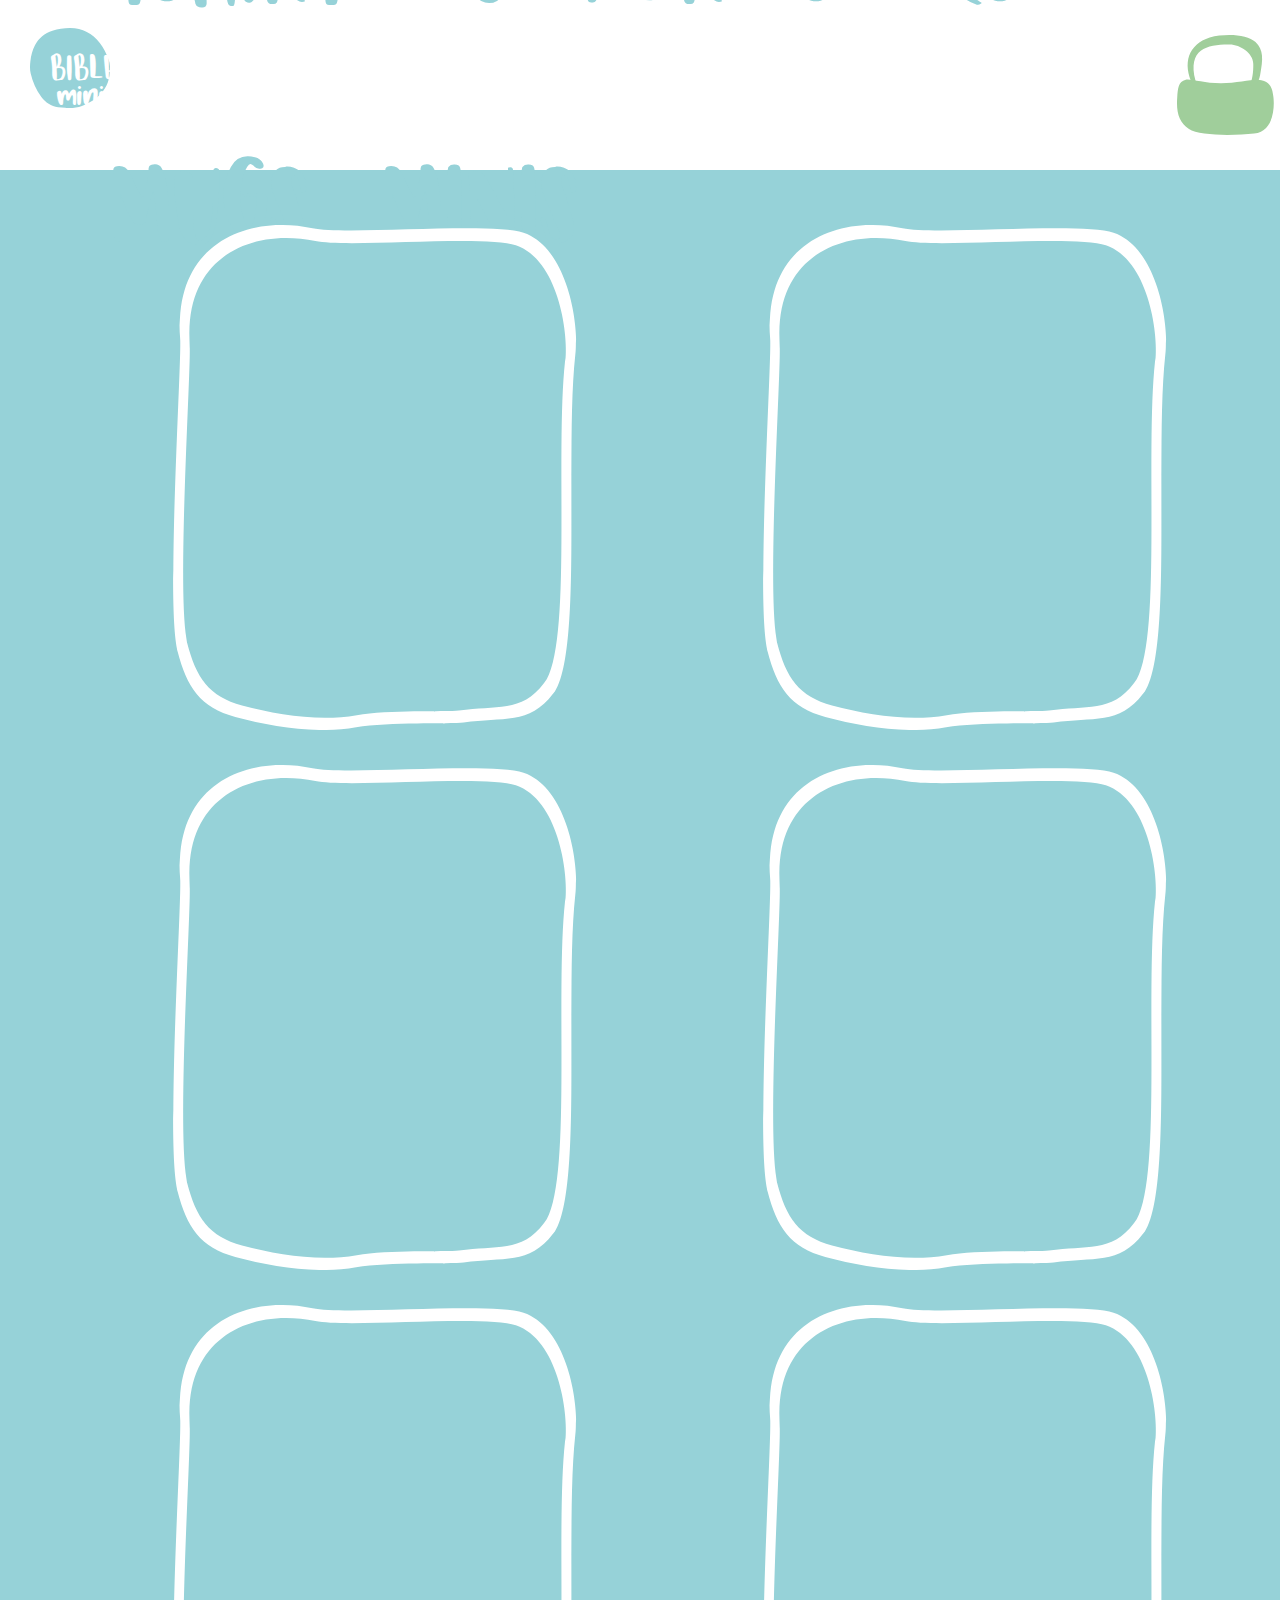
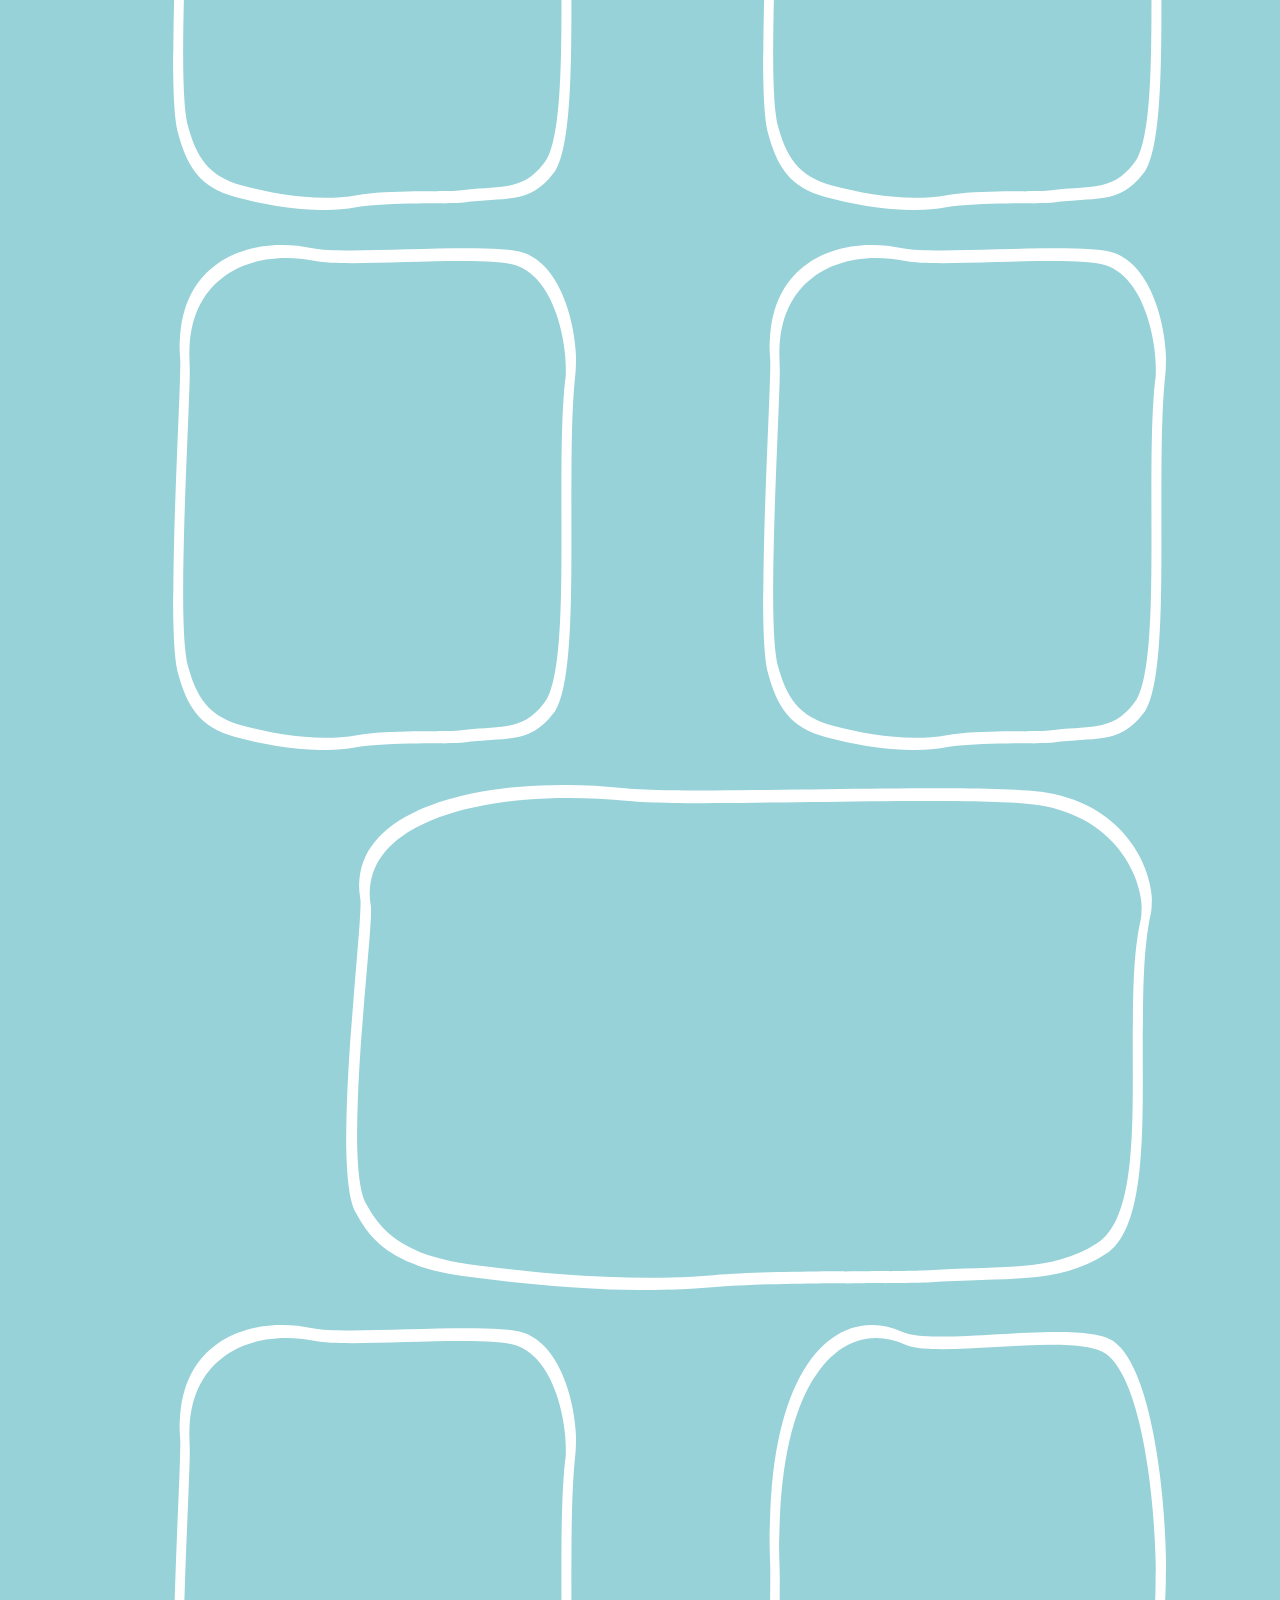
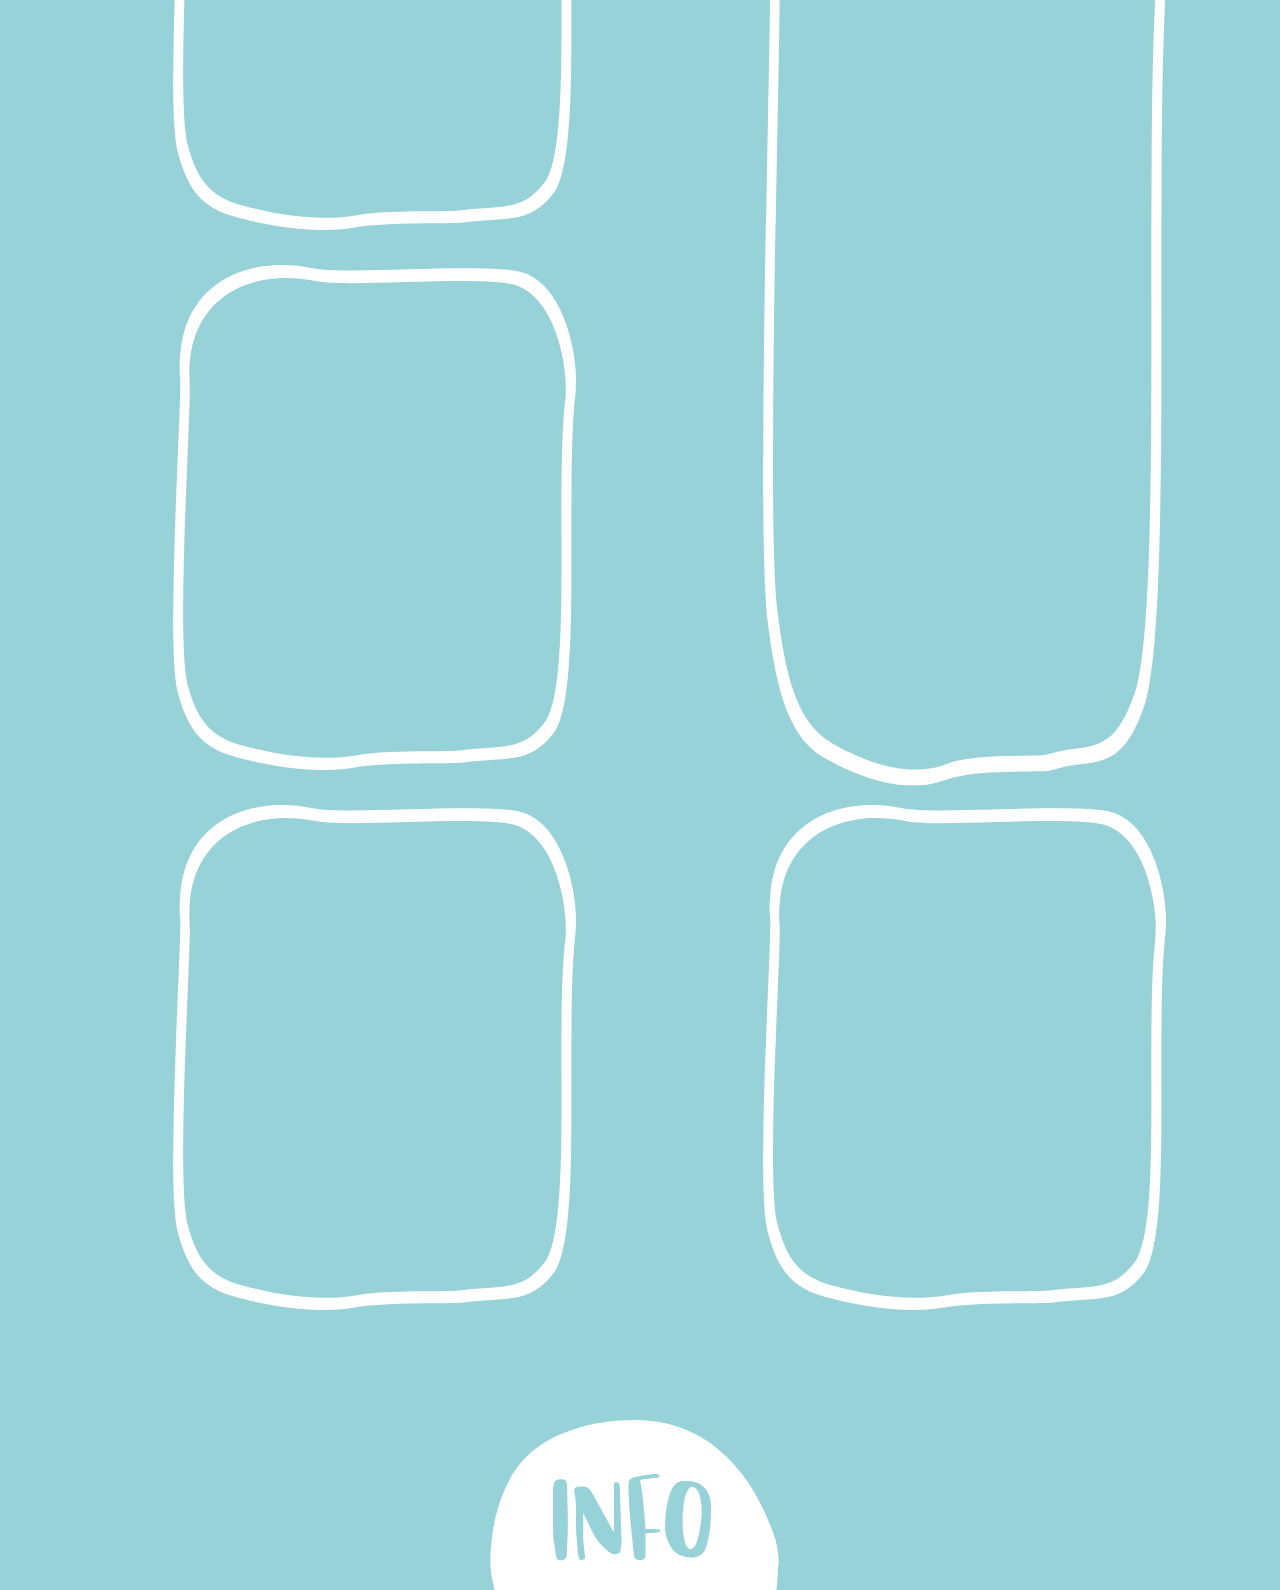
==== index.html @ a50ac213 "~index" ====
<!DOCTYPE html>
<html>
<head>
<meta charset="utf-8"/>
<meta http-equiv="X-UA-Compatible" content="IE=edge"/>
<meta name="viewport" content="width=device-width, initial-scale=1.0">
<title>Web 1920 – 1</title>
<link rel="stylesheet" type="text/css" id="applicationStylesheet" href="Bariskuv_webisek.css"/>
<script id="applicationScript" type="text/javascript" src="Bariskuv_webisek.js"></script>
</head>
<body>
<div id="Web_1920__1">
	<div id="MENU">
		<div class="container">
			<div id="LOGO" class="LOGO" onmouseover="basicHover('LOGO')" onclick="showAllItems(); changePrimaryColor()">
				<svg class="Path_3" viewBox="49.451 42.808 103.171 103.327">
					<path id="Path_3" d="M 152.5449981689453 94.83599853515625 C 152.7129974365234 108.1080017089844 148.9120025634766 118.8560028076172 140.6679992675781 127.8929977416992 C 134.9839935302734 134.1230010986328 127.8899993896484 138.3639984130859 120.2190017700195 141.6880035400391 C 112.1190032958984 145.197998046875 103.7789993286133 147.0859985351562 94.875 145.6519927978516 C 91.83200073242188 145.1620025634766 88.69000244140625 145.3029937744141 85.64299774169922 144.8339996337891 C 76.68900299072266 143.4570007324219 69.5469970703125 138.9579925537109 64.11799621582031 131.7510070800781 C 57.29800033569336 122.697998046875 52.94800186157227 112.4800033569336 50.34299850463867 101.5199966430664 C 49.11999893188477 96.37699890136719 49.33300018310547 91.11599731445312 49.92200088500977 85.86499786376953 C 50.73500061035156 78.62999725341797 52.52199935913086 71.697998046875 55.84600067138672 65.19200134277344 C 60.67900085449219 55.73199844360352 68.42800140380859 49.81900024414062 78.35900115966797 46.45100021362305 C 85.80500030517578 43.92599868774414 93.44100189208984 42.75199890136719 101.2770004272461 42.81000137329102 C 117.2119979858398 42.92800140380859 129.8320007324219 49.65399932861328 139.4660034179688 62.18399810791016 C 144.3480072021484 68.53500366210938 147.8910064697266 75.63400268554688 150.6699981689453 83.11799621582031 C 152.1999969482422 87.23600006103516 152.8589935302734 91.50700378417969 152.5449981689453 94.83599853515625">
					</path>
				</svg>
				<div id="BIBLE">
					<span>BIBLE</span>
				</div>
				<div id="minis-logo">
					<span>minis </span>
				</div>
			</div>
			<div class="categories">
				<ul>
					<li id="TSHIRT" onmouseover="basicHover('TSHIRT')" onclick="filterItems('TSHIRT')"><a>TSHIRT</a></li>
					<li id="JUMPER" onmouseover="basicHover('JUMPER')" onclick="filterItems('JUMPER')"><a>JUMPER</a></li>
					<li id="SOCKS_el" onmouseover="basicHover('SOCKS_el')" onclick="filterItems('SOCKS')"><a>SOCKS</a></li>
					<li id="MUGS" onmouseover="basicHover('MUGS')" onclick="filterItems('MUGS')"><a>MUGS</a></li>
					<li id="MINIS" onmouseover="basicHover('MINIS')" onclick="filterItems('MINIS')"><a>MINIS</a></li>
				</ul>
			</div>
			<div id="BASKET" class="BASKET" onclick="toggleRight()">
				<span id="backet-count" class="backet-count"></span>
				<div id="basket-icon"  onmouseover="basicHover('basket-icon', null, 'scale(1.05)')">
					<svg class="Path_2" viewBox="0 0 40 40">
						<path class="basket" d="M76.92,48.13c1.08,5.68,1.99,28.85-15.27,30.71-15.43,1.66-44.23,2-52.06-3.58C1.77,69.67-.76,62.36.19,49.84c.51-6.7.76-12.81,6.79-14.13,4.07-.89,14.26,2.83,28.07,2.87,12.23.04,24.81-3.11,29.96-2.72,10.96.83,11.31,9.08,11.91,12.26Z"/>
						<path class="basket" d="M58.5,39.23c2.36-4.31,2.75-13.89,2.45-16.89-.27-7.88-11.01-15.53-20.19-14.76-16.62.08-32.48,3.69-26,28.78,1.68,6.48.91,9.29-2.06,3.66C3.99,22.31,9.22,7.43,26.18,1.9c12.64-3.24,30.07-2.58,36.61,3.77,6.54,6.35,6.13,13.76,3.71,26.33-2.25,11.7-8.88,8.75-8.01,7.22Z"/>
					</svg>
				</div>
			</div>

		</div>
	</div>
	<div class="BASKET_ey">
		<svg class="Rectangle_27">
			<rect id="Rectangle_27" rx="45" ry="45" x="0" y="0" width="1001" height="900">
			</rect>
		</svg>
		<div id="Component_29__2" class="Component_29___2" onclick="toggleRight(); buy()"  onmouseover="basicHover('Component_29__2')" >
			<svg class="Path_7" viewBox="0.315 -1.868 777.695 155.889">
				<path id="Path_7" d="M 759.9111938476562 130.0151214599609 C 742.40625 140.9425201416016 717.2864990234375 147.2343597412109 649.6713256835938 150.0766754150391 C 577.0247192382812 153.1302642822266 493.4400329589844 155.2784271240234 419.1598815917969 153.1912689208984 C 357.3740539550781 151.4550018310547 239.6172790527344 152.3524627685547 214.1350250244141 151.7256011962891 C 139.2674102783203 149.8833618164062 88.86956787109375 152.5710754394531 43.4739875793457 142.9313507080078 C -13.5491247177124 130.8229370117188 3.135542869567871 77.78809356689453 1.095213770866394 39.48068618774414 C -0.1959035843610764 15.23980617523193 16.72292518615723 6.780470371246338 99.76583862304688 2.276542186737061 C 162.0308380126953 -1.100653171539307 436.9126586914062 3.113343000411987 502.2007751464844 0.9148667454719543 C 632.5955810546875 -3.476087331771851 741.6810913085938 -7.778473854064941 768.4977416992188 30.90153884887695 C 782.23876953125 57.14142608642578 782.5057983398438 115.9104843139648 759.9111938476562 130.0151214599609">
				</path>
			</svg>
			<div id="BUY_ME_FOR_A_KISS">
				<span>BUY ME FOR A KISS</span>
			</div>
		</div>
		<div id="STAF" onmouseover="colorHover('STAF')"  onmouseout="resetColor('STAF')">
			<span>STUFF</span>
		</div>
		<div id="STAF_e" onmouseover="colorHover('STAF_e')" onmouseout="resetColor('STAF_e')">
			<span>STUFF</span>
		</div>
		<div id="STAF_fa" onmouseover="colorHover('STAF_fa')" onmouseout="resetColor('STAF_fa')">
			<span>STUFF</span>
		</div>
		<div id="STAF_fb" onmouseover="colorHover('STAF_fb')" onmouseout="resetColor('STAF_fb')">
			<span>STUFF</span>
		</div>
		<div id="STAF_fc" onmouseover="colorHover('STAF_fc')" onmouseout="resetColor('STAF_fc')">
			<span>STUFF</span>
		</div>
		<svg class="Line_1" viewBox="0 0 1017 20">
			<path id="Line_1" d="M 0 0 L 1017 0">
			</path>
		</svg>
		<div id="BASKET_fa">
			<span>BASKET</span>
		</div>
	</div>
	<div id="ITEMS_CONTAINER">
		<div id="scarf" class="item" onmouseover="basicHover('scarf')" data-category="MINIS" onclick="itemClick('scarf'); flipCard('scarf')" >
			<div class="ITEMS">
				<div id="belive" class="item-txt-div">
					<img id="Grousp_8_s" src="SVG/item.svg" class="white_item">
					<div id="scarf_k" class="item-title">
						<span>scarf</span>
					</div>
					<div id="n_1" class="item-price">
						<span></span><span>11$</span>
					</div>
				</div>
				<img id="daughter" src="Galery/daughter.png" srcset="Galery/daughter.pGalery/daughter@2x.png@2x.png 2x">
				<div id="scarf_pexesso" class="item-pexesso-div">
					<svg class="pexesso_item" xmlns="http://www.w3.org/2000/svg" version="1.1" viewBox="0 0 368.7 462.4">
						<path class="pexesso_fill"  d="M364.7,390.4c-8.4,32.8-20.5,51.7-52.9,60.2-34.9,9.2-75,15.6-110.6,9.3-29.7-5.2-86.2-2.5-98.4-4.4-35.9-5.5-60.1,2.5-81.9-26.4C-6.5,392.8,10.4,208.5.5,118.7-2.7,89.7,8,20.6,47.9,7.1c29.9-10.1,161.8,2.5,193.2-4.1,62.6-13.2,128.6,16.5,121.2,101.4-1.5,17.6,13.3,243.6,2.5,286Z"/>
					</svg>
				</div>
			</div>
		</div>

		<div id="uni_tshirt" class="item" onmouseover="basicHover('uni_tshirt', 'faith-fear_front')" data-category="TSHIRT" onclick="itemClick('uni_tshirt'); flipCard('uni_tshirt')">
			<div class="ITEMS">
				<div id="belive_q" class="item-txt-div">
					<img id="Group_8_s" src="SVG/item.svg" class="white_item">
					<div id="uni_tshirt_s" class="item-title">
						<span>uni tshirt</span>
					</div>
					<div id="n_0" class="item-price">
						<span></span><span>20$</span>
					</div>
				</div>
				<img id="faith-fear_back" src="Galery/faith-fear_back.png" srcset="Galery/faith-fear_back.pGalery/faith-fear_back@2x.png@2x.png 2x">
				<img id="faith-fear_front" src="Galery/faith-fear_front.png" srcset="Galery/faith-fear_front.png 1x, Galery/faith-fear_front@2x.png 2x">
				<div id="uni_tshirt_pexesso" class="item-pexesso-div">
					<svg class="pexesso_item" xmlns="http://www.w3.org/2000/svg" version="1.1" viewBox="0 0 368.7 462.4">
						<path class="pexesso_fill"  d="M364.7,390.4c-8.4,32.8-20.5,51.7-52.9,60.2-34.9,9.2-75,15.6-110.6,9.3-29.7-5.2-86.2-2.5-98.4-4.4-35.9-5.5-60.1,2.5-81.9-26.4C-6.5,392.8,10.4,208.5.5,118.7-2.7,89.7,8,20.6,47.9,7.1c29.9-10.1,161.8,2.5,193.2-4.1,62.6-13.2,128.6,16.5,121.2,101.4-1.5,17.6,13.3,243.6,2.5,286Z"/>
					</svg>
				</div>
			</div>
		</div>

		<div id="socks" class="item" onmouseover="basicHover('socks')" data-category="SOCKS" onclick="itemClick('socks'); flipCard('socks')" >
			<div class="ITEMS">
				<div id="belive_z" class="item-txt-div">
					<img id="Group_8_" src="SVG/item.svg" class="white_item">
					<div id="socks_" class="item-title">
						<span>socks</span>
					</div>
					<div id="n_" class="item-price">
						<span></span><span>7$</span>
					</div>
				</div>
				<img id="jesus" src="Galery/jesus.png" srcset="Galery/jesus.pGalery/jesus@2x.png@2x.png 2x">
				<div id="socks_pexesso" class="item-pexesso-div">
					<svg class="pexesso_item" xmlns="http://www.w3.org/2000/svg" version="1.1" viewBox="0 0 368.7 462.4">
						<path class="pexesso_fill"  d="M364.7,390.4c-8.4,32.8-20.5,51.7-52.9,60.2-34.9,9.2-75,15.6-110.6,9.3-29.7-5.2-86.2-2.5-98.4-4.4-35.9-5.5-60.1,2.5-81.9-26.4C-6.5,392.8,10.4,208.5.5,118.7-2.7,89.7,8,20.6,47.9,7.1c29.9-10.1,161.8,2.5,193.2-4.1,62.6-13.2,128.6,16.5,121.2,101.4-1.5,17.6,13.3,243.6,2.5,286Z"/>
					</svg>
				</div>
			</div>
		</div>

		<div id="tshirt_U" class="item" onmouseover="basicHover('tshirt_U', 'dope_front')" data-category="TSHIRT" onclick="itemClick('tshirt_U'); flipCard('tshirt_U')" >
			<div class="ITEMS">
				<div id="belive_" class="item-txt-div">
					<img id="Group_8_ba" src="SVG/item.svg" class="white_item">
					<div id="tshirt_U_" class="item-title">
						<span>tshirt U</span>
					</div>
					<div id="n_5" class="item-price">
						<span></span><span>25$</span>
					</div>
				</div>
				<img id="dope_back" src="Galery/dope_back.png" srcset="Galery/dope_back.png 1x, Galery/dope_back@2x.png 2x">
				<img id="dope_front" src="Galery/dope_front.png" srcset="Galery/dope_front.png 1x, Galery/dope_front@2x.png 2x">
				<div id="tshirt_U_pexesso" class="item-pexesso-div">
					<svg class="pexesso_item" xmlns="http://www.w3.org/2000/svg" version="1.1" viewBox="0 0 368.7 462.4">
						<path class="pexesso_fill"  d="M364.7,390.4c-8.4,32.8-20.5,51.7-52.9,60.2-34.9,9.2-75,15.6-110.6,9.3-29.7-5.2-86.2-2.5-98.4-4.4-35.9-5.5-60.1,2.5-81.9-26.4C-6.5,392.8,10.4,208.5.5,118.7-2.7,89.7,8,20.6,47.9,7.1c29.9-10.1,161.8,2.5,193.2-4.1,62.6-13.2,128.6,16.5,121.2,101.4-1.5,17.6,13.3,243.6,2.5,286Z"/>
					</svg>
				</div>
			</div>
		</div>

		<div id="tight_tshirt" class="item" onmouseover="basicHover('tight_tshirt', 'forgiven_front')" data-category="TSHIRT" onclick="itemClick('tight_tshirt'); flipCard('tight_tshirt')" >
			<div class="ITEMS">
				<div id="belive_c" class="item-txt-div">
					<img id="Group_8_c" src="SVG/item.svg" class="white_item">
					<div id="tight_tshirt_c" class="item-title">
						<span>tight tshirt</span>
					</div>
					<div id="n_4_c" class="item-price">
						<span></span><span>34$</span>
					</div>
				</div>
				<img id="forgiven_back" src="Galery/forgiven_back.png" srcset="Galery/forgiven_back.png 1x, Galery/forgiven_back@2x.png 2x">
				<img id="forgiven_front" src="Galery/forgiven_front.png" srcset="Galery/forgiven_front.png 1x, Galery/forgiven_front@2x.png 2x">
				<div id="tight_tshirt_pexesso" class="item-pexesso-div">
					<svg class="pexesso_item" xmlns="http://www.w3.org/2000/svg" version="1.1" viewBox="0 0 368.7 462.4">
						<path class="pexesso_fill"  d="M364.7,390.4c-8.4,32.8-20.5,51.7-52.9,60.2-34.9,9.2-75,15.6-110.6,9.3-29.7-5.2-86.2-2.5-98.4-4.4-35.9-5.5-60.1,2.5-81.9-26.4C-6.5,392.8,10.4,208.5.5,118.7-2.7,89.7,8,20.6,47.9,7.1c29.9-10.1,161.8,2.5,193.2-4.1,62.6-13.2,128.6,16.5,121.2,101.4-1.5,17.6,13.3,243.6,2.5,286Z"/>
					</svg>
				</div>
			</div>
		</div>

		<div id="top" class="item" onmouseover="basicHover('top', 'favorite_front')" data-category="TSHIRT" onclick="itemClick('top'); flipCard('top')"  >
			<div class="ITEMS">
				<div id="belive_co" class="item-txt-div">
					<img id="Group_8_cp" src="SVG/item.svg" class="white_item">

					</svg>
					<div id="top_cq" class="item-title">
						<span>top</span>
					</div>
					<div id="n_0_cr" class="item-price">
						<span></span><span>20$</span>
					</div>
				</div>
				<img id="favorite_back" src="Galery/favorite_back.png" srcset="Galery/favorite_back.png 1x, Galery/favorite_back@2x.png 2x">
				<img id="favorite_front" src="Galery/favorite_front.png" srcset="Galery/favorite_front.png 1x, Galery/favorite_front@2x.png 2x">
				<div id="top_pexesso" class="item-pexesso-div">
					<svg class="pexesso_item" xmlns="http://www.w3.org/2000/svg" version="1.1" viewBox="0 0 368.7 462.4">
						<path class="pexesso_fill"  d="M364.7,390.4c-8.4,32.8-20.5,51.7-52.9,60.2-34.9,9.2-75,15.6-110.6,9.3-29.7-5.2-86.2-2.5-98.4-4.4-35.9-5.5-60.1,2.5-81.9-26.4C-6.5,392.8,10.4,208.5.5,118.7-2.7,89.7,8,20.6,47.9,7.1c29.9-10.1,161.8,2.5,193.2-4.1,62.6-13.2,128.6,16.5,121.2,101.4-1.5,17.6,13.3,243.6,2.5,286Z"/>
					</svg>
				</div>
			</div>
		</div>

		<div id="bag" class="item" onmouseover="basicHover('bag', 'hope_front')" data-category="MINIS" onclick="itemClick('bag'); flipCard('bag')" >
			<div class="ITEMS">
				<div id="belive_bx" class="item-txt-div">
					<img id="Group_8_by" src="SVG/item.svg" class="white_item">

					</svg>
					<div id="bag_bz" class="item-title">
						<span>bag</span>
					</div>
					<div id="n__b" class="item-price">
						<span></span><span>9$</span>
					</div>
				</div>
				<img id="hope_back" src="Galery/hope_back.png" srcset="Galery/hope_back.png 1x, Galery/hope_back@2x.png 2x">
				<img id="hope_front" src="Galery/hope_front.png" srcset="Galery/hope_front.pGalery/hope_front@2x.png@2x.png 2x">
				<div id="bag_pexesso" class="item-pexesso-div">
					<svg class="pexesso_item" xmlns="http://www.w3.org/2000/svg" version="1.1" viewBox="0 0 368.7 462.4">
						<path class="pexesso_fill"  d="M364.7,390.4c-8.4,32.8-20.5,51.7-52.9,60.2-34.9,9.2-75,15.6-110.6,9.3-29.7-5.2-86.2-2.5-98.4-4.4-35.9-5.5-60.1,2.5-81.9-26.4C-6.5,392.8,10.4,208.5.5,118.7-2.7,89.7,8,20.6,47.9,7.1c29.9-10.1,161.8,2.5,193.2-4.1,62.6-13.2,128.6,16.5,121.2,101.4-1.5,17.6,13.3,243.6,2.5,286Z"/>
					</svg>
				</div>
			</div>
		</div>

		<div id="blue_jumper" class="item" onmouseover="basicHover('blue_jumper', 'heart_front')" data-category="JUMPER" onclick="itemClick('blue_jumper'); flipCard('blue_jumper')" >
			<div class="ITEMS">
				<div id="belive_bg" class="item-txt-div">
					<img id="Group_8_bh" src="SVG/item.svg" class="white_item">
					<div id="blue_jumper_bi" class="item-title">
						<span style="font-size: 70px">blue jumper</span>
					</div>
					<div id="n_0_bj" class="item-price">
						<span></span><span>60$</span>
					</div>
				</div>
				<img id="heart_back" src="Galery/heart_back.png" srcset="Galery/heart_back.png 1x, Galery/heart_back@2x.png 2x">
				<img id="heart_front" src="Galery/heart_front.png" srcset="Galery/heart_front.png 1x, Galery/heart_front@2x.png 2x">
				<div id="blue_jumper_pexesso" class="item-pexesso-div">
					<svg class="pexesso_item" xmlns="http://www.w3.org/2000/svg" version="1.1" viewBox="0 0 368.7 462.4">
						<path class="pexesso_fill"  d="M364.7,390.4c-8.4,32.8-20.5,51.7-52.9,60.2-34.9,9.2-75,15.6-110.6,9.3-29.7-5.2-86.2-2.5-98.4-4.4-35.9-5.5-60.1,2.5-81.9-26.4C-6.5,392.8,10.4,208.5.5,118.7-2.7,89.7,8,20.6,47.9,7.1c29.9-10.1,161.8,2.5,193.2-4.1,62.6-13.2,128.6,16.5,121.2,101.4-1.5,17.6,13.3,243.6,2.5,286Z"/>
					</svg>
				</div>
			</div>
		</div>

		<div id="panties" class="item_wide2" onmouseover="basicHover('panties', 'touch_front_orez')" data-category="MINIS" onclick="flipCard('panties'); notAvaliable()" >
			<div class="ITEMS">
				<div id="belive_do"  class="item-txt-div">
					<img id="Group_8s_xc" src="SVG/item.svg" class="white_item_wide2">
					<div class="item-txt-div_wide-2">
						<div id="panties_dq" class="item-title">
							<span>panties</span>
						</div>
						<div id="n_49" class="item-price">
							<span></span><span>249$</span>
						</div>
					</div>
				</div>
				<img id="touch_back_orez" src="Galery/touch_back_orez.png" srcset="Galery/touch_back_orez.pGalery/touch_back_orez@2x.png@2x.png 2x">
				<img id="touch_front_orez" src="Galery/touch_front_orez.png" srcset="Galery/touch_front_orez.pGalery/touch_front_orez@2x.png@2x.png 2x">
				<div class="not_avaliable_div">
					<span class="only_today">ONLY TODAY</span>
					<span class="not_avaliable">not avaliable</span>
				</div>
				<div id="panties_pexesso" class="item-pexesso-div">
					<svg class="pexesso_item_wide2" xmlns="http://www.w3.org/2000/svg" version="1.1" viewBox="0 0 368.7 462.4">
						<path class="pexesso_fill"  d="M364.7,390.4c-8.4,32.8-20.5,51.7-52.9,60.2-34.9,9.2-75,15.6-110.6,9.3-29.7-5.2-86.2-2.5-98.4-4.4-35.9-5.5-60.1,2.5-81.9-26.4C-6.5,392.8,10.4,208.5.5,118.7-2.7,89.7,8,20.6,47.9,7.1c29.9-10.1,161.8,2.5,193.2-4.1,62.6-13.2,128.6,16.5,121.2,101.4-1.5,17.6,13.3,243.6,2.5,286Z"/>
					</svg>
				</div>
			</div>
		</div>

		<div id="pink_jumper" class="item" onmouseover="basicHover('pink_jumper', 'king_front')" data-category="JUMPER" onclick="itemClick('pink_jumper'); flipCard('pink_jumper')">
			<div class="ITEMS">
				<div id="belive_b" class="item-txt-div">
					<img id="Group_8_b" src="SVG/item.svg" class="white_item">

					</svg>
					<div id="pink_jumper_b" class="item-title">
						<span style="font-size: 70px">pink jumper</span>
					</div>
					<div id="n_5_b" class="item-price">
						<span></span><span>55$</span>
					</div>
				</div>
				<img id="king_back" src="Galery/king_back.png" srcset="Galery/king_back.png 1x, Galery/king_back@2x.png 2x">
				<img id="king_front" src="Galery/king_front.png" srcset="Galery/king_front.pGalery/king_front@2x.png@2x.png 2x">
				<div id="pink_jumper_pexesso" class="item-pexesso-div">
					<svg class="pexesso_item" xmlns="http://www.w3.org/2000/svg" version="1.1" viewBox="0 0 368.7 462.4">
						<path class="pexesso_fill"  d="M364.7,390.4c-8.4,32.8-20.5,51.7-52.9,60.2-34.9,9.2-75,15.6-110.6,9.3-29.7-5.2-86.2-2.5-98.4-4.4-35.9-5.5-60.1,2.5-81.9-26.4C-6.5,392.8,10.4,208.5.5,118.7-2.7,89.7,8,20.6,47.9,7.1c29.9-10.1,161.8,2.5,193.2-4.1,62.6-13.2,128.6,16.5,121.2,101.4-1.5,17.6,13.3,243.6,2.5,286Z"/>
					</svg>
				</div>
			</div>
		</div>

		<div id="blessed" class="item_heigh2" onmouseover="basicHover('blessed')" data-category="MINIS" onclick="itemClick('blessed'); flipCard('blessed')">
			<div class="ITEMS">
				<div id="belive_bp" class="item-txt-div">
					<img id="Group_8_bq" src="SVG/item.svg" class="white_item_heigh2">
					<div class="item-txt-div_heigh-2">
						<div id="legins" class="item-title">
							<span>legins</span>
						</div>
						<div id="n_4"  class="item-price">
							<span>34$</span>
						</div>
					</div>
				</div>
				<img id="blessed_orez" src="Galery/blessed_orez.png" srcset="Galery/blessed_orez.pGalery/blessed_orez@2x.png@2x.png 2x">
				<div id="blessed_pexesso" class="item-pexesso-div">
					<svg class="pexesso_item_heigh2" xmlns="http://www.w3.org/2000/svg" version="1.1" viewBox="0 0 368.7 462.4">
						<path class="pexesso_fill"  d="M364.7,390.4c-8.4,32.8-20.5,51.7-52.9,60.2-34.9,9.2-75,15.6-110.6,9.3-29.7-5.2-86.2-2.5-98.4-4.4-35.9-5.5-60.1,2.5-81.9-26.4C-6.5,392.8,10.4,208.5.5,118.7-2.7,89.7,8,20.6,47.9,7.1c29.9-10.1,161.8,2.5,193.2-4.1,62.6-13.2,128.6,16.5,121.2,101.4-1.5,17.6,13.3,243.6,2.5,286Z"/>
					</svg>
				</div>
			</div>
		</div>

		<div id="jacket" class="item" onmouseover="basicHover('jacket', 'belive_front')" data-category="JUMPER" onclick="itemClick('jacket'); flipCard('jacket')">
			<div class="ITEMS">
				<div id="belive_df" class="item-txt-div">
					<img id="Group_8_xc" src="SVG/item.svg" class="white_item">
					<div id="jacket_dh" class="item-title">
						<span>jacket</span>
					</div>
					<div id="n_3_di" class="item-price">
						<span></span><span>73$</span>
					</div>
				</div>
				<img id="belive_back" src="Galery/belive_back.png" srcset="Galery/belive_back.pGalery/belive_back@2x.png@2x.png 2x">
				<img id="belive_front" src="Galery/belive_front.png" srcset="Galery/belive_front.png 1x, Galery/belive_front@2x.png 2x">
				<div id="jacket_pexesso" class="item-pexesso-div">
					<svg class="pexesso_item" xmlns="http://www.w3.org/2000/svg" version="1.1" viewBox="0 0 368.7 462.4">
						<path class="pexesso_fill" d="M364.7,390.4c-8.4,32.8-20.5,51.7-52.9,60.2-34.9,9.2-75,15.6-110.6,9.3-29.7-5.2-86.2-2.5-98.4-4.4-35.9-5.5-60.1,2.5-81.9-26.4C-6.5,392.8,10.4,208.5.5,118.7-2.7,89.7,8,20.6,47.9,7.1c29.9-10.1,161.8,2.5,193.2-4.1,62.6-13.2,128.6,16.5,121.2,101.4-1.5,17.6,13.3,243.6,2.5,286Z"/>
					</svg>
				</div>
			</div>
		</div>

		<div id="love_mug" class="item" onmouseover="basicHover('love_mug'); ksHover()" data-category="MUGS" onclick="itemClick('love_mug'); flipCard('love_mug')">
			<div class="ITEMS">
				<div id="belive_cx" class="item-txt-div">
					<img id="Grousp_sa8_s" src="SVG/item.svg" class="white_item">
					<div id="love_mug_cz" class="item-title">
						<span>love mug</span>
					</div>
					<div id="n_9"  class="item-price">
						<span></span><span>29$</span>
					</div>
					<div id="n_ks" class="item-ks">
						<span></span><span>2ks</span>
					</div>
				</div>
				<img id="love" src="Galery/love.png" srcset="Galery/love.pGalery/love@2x.png@2x.png 2x">
				<div id="love_mug_pexesso" class="item-pexesso-div">
					<svg class="pexesso_item" xmlns="http://www.w3.org/2000/svg" version="1.1" viewBox="0 0 368.7 462.4">
						<path class="pexesso_fill" d="M364.7,390.4c-8.4,32.8-20.5,51.7-52.9,60.2-34.9,9.2-75,15.6-110.6,9.3-29.7-5.2-86.2-2.5-98.4-4.4-35.9-5.5-60.1,2.5-81.9-26.4C-6.5,392.8,10.4,208.5.5,118.7-2.7,89.7,8,20.6,47.9,7.1c29.9-10.1,161.8,2.5,193.2-4.1,62.6-13.2,128.6,16.5,121.2,101.4-1.5,17.6,13.3,243.6,2.5,286Z"/>
					</svg>
				</div>
			</div>
		</div>

		<div id="T-shirt" class="item" onmouseover="basicHover('T-shirt', 'worship_front')" data-category="TSHIRT" onclick="itemClick('T-shirt'); flipCard('T-shirt')">
			<div lass="ITEMS">
				<div id="belive_cf" class="item-txt-div">
					<img id="Group_8_cg" src="SVG/item.svg" class="white_item">

					</svg>
					<div id="T-shirt_ch" class="item-title">
						<span>T-shirt</span>
					</div>
					<div id="n_3" class="item-price">
						<span></span><span>23$</span>
					</div>
				</div>
				<img id="worship_back" src="Galery/worship_back.png" srcset="Galery/worship_back.png 1x, Galery/worship_back@2x.png 2x">
				<img id="worship_front" class="worship_front" src="Galery/worship_front.png" srcset="Galery/worship_front.png 1x, Galery/worship_front@2x.png 2x">
				<div id="T-shirt_pexesso" class="item-pexesso-div">
					<svg class="pexesso_item" xmlns="http://www.w3.org/2000/svg" version="1.1" viewBox="0 0 368.7 462.4">
						<path class="pexesso_fill" d="M364.7,390.4c-8.4,32.8-20.5,51.7-52.9,60.2-34.9,9.2-75,15.6-110.6,9.3-29.7-5.2-86.2-2.5-98.4-4.4-35.9-5.5-60.1,2.5-81.9-26.4C-6.5,392.8,10.4,208.5.5,118.7-2.7,89.7,8,20.6,47.9,7.1c29.9-10.1,161.8,2.5,193.2-4.1,62.6-13.2,128.6,16.5,121.2,101.4-1.5,17.6,13.3,243.6,2.5,286Z"/>
					</svg>
				</div>
			</div>
		</div>
	</div>


	<div class="INFO-div">

		<div id="INFO" onmouseover="basicHover('INFO')"  onclick="togglePadding()" >
			<svg class="info-circle" viewBox="0 0 50 50">
				<path id="info-circle" d="M48,24.2c0,6.2-1.7,11.2-5.5,15.4-2.6,2.9-6,4.9-9.5,6.4-3.8,1.6-7.7,2.5-11.8,1.8-1.4-.2-2.9-.2-4.3-.4-4.2-.6-7.5-2.7-10-6.1-3.2-4.2-5.2-9-6.4-14.1-.6-2.4-.5-4.8-.2-7.3.4-3.4,1.2-6.6,2.8-9.6C5.2,6,8.8,3.3,13.5,1.7,16.9.5,20.5,0,24.2,0c7.4,0,13.3,3.2,17.8,9,2.3,3,3.9,6.3,5.2,9.8.7,1.9,1,3.9.9,5.5Z"/>
			</svg>
			<div id="INFO_d">
				<span>INFO</span>
			</div>
		</div>
		<svg class="Rectangle_26">
			<rect id="Rectangle_26" rx="0" ry="0" x="0" y="0" width="100%" height="251">
			</rect>
		</svg>
		<div class="info-container">
			<span id="TERMS_AND_CONDITIONS" onmouseover="basicHover('TERMS_AND_CONDITIONS')" >TERMS AND CONDITIONS</span>
			<span id="QA" onmouseover="basicHover('QA')">Q&A</span>
			<span id="SHIPPING" onmouseover="basicHover('SHIPPING')">SHIPPING</span>
			<span id="CONTACTS" onmouseover="basicHover('CONTACTS')">CONTACTS</span>
		</div>
	</div>
</div>
<script src="items.js"></script>
</body>


</html>
---- Bariskuv_webisek.css ----
.mediaViewInfo {
	--web-view-name: Web 1920 – 1;
	--web-view-id: Web_1920__1;
	--web-scale-on-resize: true;
	--web-enable-deep-linking: true;
}
:root {
	--web-view-ids: Web_1920__1;
	--primar-color: rgba(150, 210, 216, 1);
	--primar-colorA: rgb(238, 167, 173);
	--primar-colorB: rgb(237, 206, 152);
	--primar-colorC: rgb(210, 169, 211);
	--primar-colorD: rgb(160, 206, 155);
}

@font-face {
	font-family: 'BubbleMint';
	src: url('Font/BubbleMint.ttf') format('truetype');
}

@font-face {
	font-family: 'Castelo';
	src: url('Font/Castelo.ttf') format('truetype');
}

/* Rest of your CSS styles */

.mediaViewInfo {
	--web-view-name: Web 1920 – 1;
	--web-view-id: Web_1920__1;
	--web-scale-on-resize: true;
	--web-enable-deep-linking: true;
}
* {
	margin: 0;
	padding: 0;
	box-sizing: border-box;
	border: none;
}
#Web_1920__1 {
	position: relative;
	width: 100%;
	height: 100%;
	background-color: var(--primar-color);
	overflow: hidden;

}

#ITEMS_CONTAINER {
	height: content-box;
	margin-top: 220px;
	margin-left: 50px;
	margin-bottom: -100px;
	display: grid;
	grid-template-columns: repeat(4, calc((100% - 230px) / 4));
	gap: 50px;
	grid-auto-flow: dense;
	/* Nastavení explicitní výšky řádků na větší hodnotu */
	grid-auto-rows: 490px; /* Změňte tuto hodnotu na požadovanou maximální výšku prvku */
}

.item {
	position: relative;
	width: 100%;
	height: 100%;
	cursor: pointer;
	user-select: none;
	transition: opacity 0.5s ease, visibility 0.5s ease; /* Přechod pro plynulou animaci */
}

.item_wide2 {
	position: relative;
	width: 100%;
	height: 100%;
	grid-column: span 2;
	cursor: pointer;
	user-select: none;
}

.item_heigh2 {
	position: relative;
	width: 100%;
	height: auto;
	grid-row: span 2;
	cursor: pointer;
	user-select: none;
}

.item_wide-heigh2 {
	position: relative;
	width: 100%;
	height: 100%;
	grid-row: span 2;
	grid-column: span 2;
	cursor: pointer;
	user-select: none;
}

.item.filtered-out {
	display: none;
}

.ITEMS {
}

.item-txt-div {
	position: absolute;
	width: 431px;
	height: 505px;
	left: 0px;
	top: 5px;
	overflow: visible;
}

.item-pexesso-div {
	position: relative;
	width: 431px;
	height: 505px;
	left: 0px;
	top: 5px;
	overflow: visible;
}

.red-fill {
	fill: red !important;
}

.item-txt-div_wide-2 {
	transform: translateX(200px);
}

.item-txt-div_heigh-2 {
	transform: translateY(500px);
}

.item-fill{
	fill: rgb(93, 20, 20);
}

.white_item{
	position: absolute;
	width: 100%;
	height: 100%;
	overflow: visible;
	fill: rgb(255, 255, 255);
}

.pexesso_item{
	position: absolute;
	width: 95%;
	height: 95%;
	left: 0;
	right: 0;
	top: 0;
	bottom: 0;
	margin: auto;
	overflow: visible;
	fill: var(--primar-color);
}

.pexesso_fill{
	fill: var(--primar-color);
}

.pexesso_item svg {
	width: 100%;
	height: 100%;
	fill: var(--primar-colorA); /* Make sure --primar-color is defined */
}


.ITEMS {
	position: relative;
	width: 431px;
	height: 505px;
	perspective: 1000px; /* Přidáme perspektivu pro 3D efekt */
}

.item {
	position: relative;
	width: 100%;
	height: 100%;
	transform-style: preserve-3d; /* Uchováme 3D transformaci */
	transition: transform 0.5s ease; /* Přidáme přechod pro plynulé otočení */
	transform: rotateY(-180deg);
}



.item_heigh2 {
	position: relative;
	width: 100%;
	height: 100%;
	transform-style: preserve-3d; /* Uchováme 3D transformaci */
	transition: transform 0.5s ease; /* Přidáme přechod pro plynulé otočení */
	transform: rotateY(-180deg);
}

.item_wide2 {
	position: relative;
	width: 100%;
	height: 100%;
	transform-style: preserve-3d; /* Uchováme 3D transformaci */
	transition: transform 0.5s ease; /* Přidáme přechod pro plynulé otočení */
	transform: rotateY(-180deg);
}

.item_wide2.flipped  {
	transform: rotateY(0deg);
}

.item_heigh2.flipped  {
	transform: rotateY(0deg);
}

.item.flipped {
	transform: rotateY(0deg); /* Otočíme políčko do zadní strany, téměř 180 stupňů, aby nedošlo k zrcadlení */
}

/* CSS pro jemnější efekt zatřesení */
@keyframes shake {
	0% { transform: translateX(0) rotateY(-180deg); }
	10%, 30%, 50%, 70%, 90% { transform: translateX(-5px) rotateY(-180deg); }
	20%, 40%, 60%, 80%, 100% { transform: translateX(5px) rotateY(-180deg); }
}

.shake {
	animation: shake 0.5s ease;
}

@keyframes shakeNormal {
	0% { transform: translateX(0); }
	10%, 30%, 50%, 70%, 90% { transform: translateX(-5px); }
	20%, 40%, 60%, 80%, 100% { transform: translateX(5px); }
}

.shakeNormal {
	animation: shakeNormal 0.5s ease;
}






.white_item_wide2{
	position: absolute;
	width: 100%;
	height: 100%;
	transform: scaleX(200%);
	-webkit-transform-origin: left;
	overflow: visible;
	fill: rgb(255, 0, 101, 1) !important;
}

.pexesso_item_wide2{
	position: absolute;
	width: 95%;
	height: 95%;
	-webkit-transform-origin: left;
	transform: scalex(205%); /* Zvětší šířku na dvojnásobek */
	left: 0;
	right: 0;
	top: 0;
	bottom: 0;
	margin: auto;
	overflow: visible;
	fill: var(--primar-color);
}





.white_item_wide2 svg {
	fill: rgb(255, 0, 101); /* Zde můžeš nastavit barvu pozadí SVG */
}

.white_item_heigh2{
	position: absolute;
	width: 100%;
	height: 100%;
	transform: scaleY(210%); /* Zvětší šířku na dvojnásobek */
	-webkit-transform-origin: top;
	overflow: visible;
	fill: rgb(255, 255, 255);
}

.pexesso_item_heigh2{
	position: absolute;
	width: 95%;
	height: 95%;
	-webkit-transform-origin: top;
	transform: scaleY(215%); /* Zvětší šířku na dvojnásobek */
	left: 0;
	right: 0;
	top: 0;
	bottom: 0;
	margin: auto;
	overflow: visible;
	fill: var(--primar-color);
}

.white_item_wide-heigh2{
	position: absolute;
	width: 100%;
	height: 100%;
	transform: scaleY(200%) scaleX(200%); /* Zvětší šířku na dvojnásobek */
	-webkit-transform-origin: left top;
	overflow: visible;
	fill: rgb(255, 255, 255);
}


.item-title {
	left: 50%;
	top: 290px;
	position: relative;
	overflow: visible;
	white-space: nowrap;
	text-align: center; /* Center alignment */
	font-family: BubbleMint;
	font-style: normal;
	font-weight: normal;
	font-size: 83px;
	color: var(--primar-color);
	letter-spacing: 0.59px;
	transform: translateX(-50%);
}

.item-price {
	left: 194.807px;
	top: 423.411px;
	position: absolute;
	overflow: visible;
	white-space: nowrap;
	text-align: center;
	font-family: BubbleMint;
	font-style: normal;
	font-weight: normal;
	font-size: 36px;
	color: var(--primar-color);
	letter-spacing: 0.59px;
}

#n_9{
	transition: transform 0.5s ease, opacity 0.5s ease;
}

.item-ks {
	left: 194.807px;
	top: 423.411px;
	opacity: 0;
	position: absolute;
	overflow: visible;
	white-space: nowrap;
	text-align: center;
	font-family: BubbleMint;
	font-style: normal;
	font-weight: normal;
	font-size: 36px;
	color: var(--primar-color);
	letter-spacing: 0.59px;
	visibility: visible;
}

#n_ks{
	transition: transform 0.5s ease, opacity 0.5s ease;
}

#daughter {
	position: absolute;
	width: 297px;
	height: 297px;
	left: 71.826px;
	top: 27.922px;
	overflow: visible;
}

.Rectangle_2 {
	position: absolute;
	overflow: visible;
	width: 437px;
	height: 510px;
	left: 0px;
	top: 0px;
}

#faith-fear_back {
	position: absolute;
	width: 264px;
	height: 264px;
	left: 71px;
	top: 24.883px;
	overflow: visible;
}

#faith-fear_front {
	position: absolute;
	width: 264px;
	height: 264px;
	left: 71px;
	top: 24.883px;
	overflow: visible;
}

.Rectangle_5 {
	position: absolute;
	overflow: visible;
	width: 406px;
	height: 475px;
	left: 0px;
	top: 0px;
}

#jesus {
	position: absolute;
	width: 268px;
	height: 269px;
	left: 69.486px;
	top: 25.883px;
	overflow: visible;
}

.Rectangle_6 {
	position: absolute;
	overflow: visible;
	width: 406px;
	height: 475px;
	left: 0px;
	top: 0px;
}

#dope_back {
	position: absolute;
	width: 265px;
	height: 265px;
	left: 74.459px;
	top: 23.883px;
	overflow: visible;
}
#dope_front {
	position: absolute;
	width: 265px;
	height: 265px;
	left: 70.459px;
	top: 23.883px;
	overflow: visible;
}

.Rectangle_7 {
	position: absolute;
	overflow: visible;
	width: 406px;
	height: 475px;
	left: 0px;
	top: 0px;
}

#heart_back {
	position: absolute;
	width: 276px;
	height: 275px;
	left: 65.062px;
	top: 23.883px;
	overflow: visible;
}
#heart_front {
	position: absolute;
	width: 276px;
	height: 275px;
	left: 74.459px;
	top: 23.883px;
	overflow: visible;
}

.Rectangle_8 {
	position: absolute;
	overflow: visible;
	width: 406px;
	height: 475px;
	left: 0px;
	top: 0px;
}

#blessed_orez {
	position: absolute;
	width: 252px;
	height: 723px;
	left: 77.459px;
	top: 60.78px;
	overflow: visible;
}

.Rectangle_17 {
	position: absolute;
	overflow: visible;
	width: 406px;
	height: 994px;
	left: 0px;
	top: 0px;
}

#hope_back {
	position: absolute;
	width: 264px;
	height: 264px;
	left: 71px;
	top: 24.883px;
	overflow: visible;
}
#hope_front {
	position: absolute;
	width: 264px;
	height: 264px;
	left: 71px;
	top: 24.883px;
	overflow: visible;
}

.Rectangle_9 {
	position: absolute;
	overflow: visible;
	width: 408px;
	height: 475px;
	left: 0px;
	top: 0px;
}

#king_back {
	position: absolute;
	width: 275px;
	height: 275px;
	left: 69.972px;
	top: 23.883px;
	overflow: visible;
}
#king_front {
	position: absolute;
	width: 275px;
	height: 275px;
	left: 69.972px;
	top: 23.883px;
	overflow: visible;
}

.Rectangle_16 {
	width: 408px;
	height: 475px;
	position: absolute;
	overflow: visible;
	transform: translate(0px, 0px) matrix(1,0,0,1,4.1139,3.5241) rotate(-1deg);
	transform-origin: center;
}

#worship_back {
	position: absolute;
	width: 275.802px;
	height: 275.802px;
	left: 59.138px;
	top: 23.277px;
	overflow: visible;
}
#worship_front {
	position: absolute;
	width: 275.802px;
	height: 275.802px;
	left: 59.138px;
	top: 23.277px;
	overflow: visible;
}

#worship_front-div {
	width: 430px;
	height: 520px;
	background-color: rgb(222, 0, 0);
	transform: scale(1.01);
}

.element-to-change {
	transition: transform 0.3s ease; /* Smooth transition for resizing */
}

.hidden {
	display: none; /* Hide the element */
}

.Rectangle_13 {
	position: absolute;
	overflow: visible;
	width: 408px;
	height: 475px;
	left: 0px;
	top: 0px;
}


#favorite_back {
	position: absolute;
	width: 268px;
	height: 269px;
	left: 69.486px;
	top: 25.883px;
	overflow: visible;
}
#favorite_front {
	position: absolute;
	width: 268px;
	height: 269px;
	left: 69.486px;
	top: 25.883px;
	overflow: visible;
}

.Rectangle_10 {
	position: absolute;
	overflow: visible;
	width: 406px;
	height: 475px;
	left: 0px;
	top: 0px;
}

#love {
	position: absolute;
	width: 275.802px;
	height: 275.802px;
	left: 80.138px;
	top: 23.277px;
	overflow: visible;
}
#love_c {
	opacity: 0;
	display: none;
	position: absolute;
	width: 406px;
	height: 475px;
	left: -0.514px;
	top: -0.272px;
	overflow: visible;
}


#forgiven_back {
	position: absolute;
	width: 275px;
	height: 275px;
	left: 65.562px;
	top: 23.883px;
	overflow: visible;
}
#forgiven_front {
	position: absolute;
	width: 275px;
	height: 275px;
	left: 69.973px;
	top: 23.883px;
	overflow: visible;
}

.Rectangle_11 {
	position: absolute;
	overflow: visible;
	width: 406px;
	height: 475px;
	left: 0px;
	top: 0px;
}

#belive_back {
	position: absolute;
	width: 264px;
	height: 264px;
	left: 71px;
	top: 24.883px;
	overflow: visible;
}
#belive_front {
	position: absolute;
	width: 264px;
	height: 264px;
	left: 71px;
	top: 24.883px;
	overflow: visible;
}

.Rectangle_15 {
	position: absolute;
	overflow: visible;
	width: 406px;
	height: 475px;
	left: 0px;
	top: 0px;
}

#touch_back_orez {
	position: absolute;
	width: 448px;
	height: 275px;
	left: 202.486px;
	top: 22.883px;
	overflow: visible;
}
#touch_front_orez {
	position: absolute;
	width: 448px;
	height: 275px;
	left: 202.486px;
	top: 22.883px;
	overflow: visible;
}


.not_avaliable_div{
	top: 0;
	left: 0;
	right: 0;
	bottom: 0;
	opacity: 0;
	margin: auto;
	align-content: center;
	align-items: center;
	align-self: center;
	transform: translateX(120px) translateY(260px) rotate(-20deg);
}

.only_today{
	top: 0;
	left: 0;
	right: 0;
	bottom: 0;

	margin: auto;
	align-content: center;
	position: absolute;
	overflow: visible;
	white-space: nowrap;
	text-align: left;
	font-family: Castelo;
	font-style: normal;
	font-weight: normal;
	font-size: 120px;
	color: var(--primar-colorA);
}

.not_avaliable{
	top: 100px;
	left: 25px;
	right: 0;
	bottom: 0;
	margin: auto;
	align-content: center;
	position: absolute;
	overflow: visible;
	white-space: nowrap;
	text-align: center; /* Center alignment */
	font-family: BubbleMint;
	font-style: normal;
	font-weight: normal;
	font-size: 120px;
	color: var(--primar-colorA);
	letter-spacing: 0.59px;
}




.Rectangle_12 {
	position: absolute;
	overflow: visible;
	width: 859px;
	height: 475px;
	left: 0px;
	top: 0px;
}

.INFO-div {
	width: 100%;
	height: 400px;
	padding-top: 200px;
	margin-top: -100px;
	transition: padding-top 0.5s ease; /* Přechod pro plynulou animaci */
}

#INFO {
	position: relative;
	width: max-content;
	height: auto;
	padding: 30px;
	align-content: center;
	margin: auto;
	cursor: pointer;
	user-select: none;
	margin-bottom: -150px;
}

.INFO-div-txt{
	width: auto;
	height: 300px;
	solid-color: black;
	background-color: black;
}


#info-circle {
	position: relative;
	fill: rgb(255, 255, 255);
	stroke: var(--primar-color);
	stroke-width: 10px;
	stroke-linejoin: round;
	stroke-linecap: round;
	stroke-miterlimit: 4;
	paint-order: stroke fill;
	overflow: visible;
	z-index: 0;
}

.info-circle {
	position: relative;
	width: 100%;
	height: 100%;
	overflow: visible;
	z-index: 0;
}

#INFO_d {
	left: 90px;
	top: 60px;
	position: absolute; /* Změna na relativní pozici */
	overflow: visible;
	white-space: nowrap;
	text-align: center;
	font-family: Castelo;
	font-style: normal;
	font-weight: normal;
	font-size: 96.93460083007812px;
	color: var(--primar-color);
	letter-spacing: -0.01px;
}

#Rectangle_26 {
	position: relative;
	fill: rgb(255, 255, 255);
	z-index: 1;
}

.Rectangle_26 {
	position: absolute;
	width: 100%;
	height: 251px;

}

.info-container{
	position: relative;
	width: max-content;
	height: auto;
	align-content: center;
	margin: auto;
	cursor: pointer;
	user-select: none;
}

#TERMS_AND_CONDITIONS,
#QA,
#SHIPPING,
#CONTACTS {
	position: relative;
	display: inline-block;
	margin-right: 40px;
	margin-left: 40px;
	margin-top: 40px;
	white-space: nowrap;
	text-align: center;
	font-family: BubbleMint;
	font-style: normal;
	font-weight: normal;
	font-size: 80px;
	color: var(--primar-color);
	z-index: 9999;
	cursor: pointer;
	user-select: none;
}


.Rectangle_25 {
	position: absolute;
	overflow: visible;
	width: 380px;
	height: 98px;
	left: 0px;
	top: 12px;
}
#menu-BG {
	fill: rgba(255,255,255,1);
}

#MENU {
	position: relative;
	width: auto; /* Ensure the menu spans the full width of its container */
	height: 0;
}


.container {
	width: 100%;
	height: 170px;
	display: flex;
	justify-content: space-between;
	align-items: center;
	background-color: white;
}

.categories ul li {
	display: inline-block; /* Přidáno */
	margin-right: 70px; /* Přidáno pro oddělení položek */
	margin-top: 50px;
}

.categories ul li:last-child {
	margin-right: 0; /* Odstraní mezery po poslední položce */
}

.categories ul li a {
	position: relative;
	display: inline-block;
	overflow: visible;
	white-space: nowrap;
	text-align: center;
	font-family: Castelo;
	font-style: normal;
	font-weight: normal;
	font-size: 96px;
	color: var(--primar-color);
	letter-spacing: -0.02px;
	cursor: pointer;
	user-select: none;
}

#BASKET {
	position: relative;
	display: inline-block;
	width: 100px;
	height: 100px;
	margin-right: 30px;
	cursor: pointer;
	user-select: none;
	z-index: 3;
}

.backet-count {
	left: 45px;
	top: 5px;
	position: absolute;
	overflow: visible;
	white-space: nowrap;
	font-family: BubbleMint;
	font-style: normal;
	font-weight: normal;
	font-size: 40px;
	color: var(--primar-colorA);
	letter-spacing: 0.59px;
	transform: translateX(-50%);
	-ms-transform: translateX(-50%);
	-webkit-transform: translateX(-50%);
	text-align: center;
}

#LOGO {
	position: relative;
	display: inline-block;
	width: 109px;
	height: 100px;
	margin-left: 30px;
	margin-top: -15px;
	overflow: visible;
	cursor: pointer;
	user-select: none;
}

#Path_3 {
	fill: var(--primar-color);
}

.Path_3{
	position: absolute;
}

#minis-logo {
	top: 44px;
	left: 27px;
	position: absolute;
	overflow: visible;
	white-space: nowrap;
	text-align: left;
	font-family: BubbleMint;
	font-style: normal;
	font-weight: normal;
	font-size: 28px;
	color: rgba(255,255,255,1);
}
#BIBLE {
	top: 18px;
	left: 20px;
	position: absolute;
	overflow: visible;
	white-space: nowrap;
	text-align: left;
	font-family: Castelo;
	font-style: normal;
	font-weight: normal;
	font-size: 30px;
	color: rgba(255,255,255,1);
}

#Rectangle_3 {
	opacity: 0;
	fill: rgba(255,255,255,1);
	stroke-width: 1px;
	stroke-linejoin: miter;
	stroke-linecap: butt;
	stroke-miterlimit: 4;
	shape-rendering: auto;
}
.Rectangle_3 {
	position: absolute;
	overflow: visible;
	width: 109px;
	height: 105px;
	left: 0px;
	top: 0px;
}

.BASKET_ey {
	position: absolute;
	width: 1017px;
	height: 1000px;
	right: -1050px;
	top: -50px;
	overflow: visible;
	z-index: 2;
	transition: right 0.5s ease; /* Přechod pro plynulou animaci */
}
#Rectangle_27 {
	fill: rgba(255,255,255,1);
	stroke: rgba(160,206,155,1);
	stroke-width: 20px;
	stroke-linejoin: round;
	stroke-linecap: round;
	stroke-miterlimit: 4;
	shape-rendering: auto;
}
.Rectangle_27 {
	position: absolute;
	overflow: visible;
	width: 1041px;
	height: 900px;
	left: 15.5px;
	top: 0px;
}
#Component_29__2 {
	position: absolute;
	width: 777.695px;
	height: 156.011px;
	left: 109.589px;
	top: 830px;
	overflow: visible;
	cursor: pointer;
	user-select: none;
}
#Path_7 {
	fill: var(--primar-colorD);
}
.Path_7 {
	overflow: visible;
	position: absolute;
	width: 777.695px;
	height: 155.889px;
	left: 0px;
	top: 0.121px;
	transform: matrix(1,0,0,1,0,0);
}
#BUY_ME_FOR_A_KISS {
	left: 43.911px;
	top: 15px;
	position: absolute;
	overflow: visible;
	width: 695px;
	white-space: nowrap;
	line-height: 109px;
	text-align: center;
	font-family: BubbleMint;
	font-style: normal;
	font-weight: normal;
	font-size: 90px;
	color: rgba(255,255,255,1);
}

.Rectangle_28 {
	position: absolute;
	overflow: visible;
	width: 777px;
	height: 156px;
	left: 0.411px;
	top: 0px;
}
#STAF {
	left: 151.5px;
	top: 320px;
	position: absolute;
	overflow: visible;
	white-space: nowrap;
	text-align: center;
	font-family: BubbleMint;
	font-style: normal;
	font-weight: normal;
	font-size: 303px;
	color: rgba(160,206,155,1);
	z-index: 0;
	user-select: none;
}
#STAF_e {
	left: 78.5px;
	top: 250px;
	position: absolute;
	overflow: visible;
	white-space: nowrap;
	text-align: center;
	font-family: BubbleMint;
	font-style: normal;
	font-weight: normal;
	font-size: 119px;
	color: rgba(160,206,155,1);
	user-select: none;
	z-index: 2;
}
#STAF_fa {
	left: 466.5px;
	top: 300px;
	position: absolute;
	overflow: visible;
	white-space: nowrap;
	text-align: center;
	font-family: BubbleMint;
	font-style: normal;
	font-weight: normal;
	font-size: 74px;
	color: rgba(160,206,155,1);
	user-select: none;
	z-index: 2;
}
#STAF_fb {
	left: 202.5px;
	top: 681px;
	position: absolute;
	overflow: visible;
	white-space: nowrap;
	text-align: center;
	font-family: BubbleMint;
	font-style: normal;
	font-weight: normal;
	font-size: 83px;
	color: rgba(160,206,155,1);
	user-select: none;
	z-index: 2;
}
#STAF_fc {
	left: 579.5px;
	top: 660px;
	position: absolute;
	overflow: visible;
	white-space: nowrap;
	text-align: center;
	font-family: BubbleMint;
	font-style: normal;
	font-weight: normal;
	font-size: 128px;
	color: rgba(160,206,155,1);
	user-select: none;
	z-index: 2;
}
#Line_1 {
	fill: transparent;
	stroke: rgba(160,206,155,1);
	stroke-width: 20px;
	stroke-linejoin: miter;
	stroke-linecap: butt;
	stroke-miterlimit: 4;
	shape-rendering: auto;
}
.Line_1 {
	overflow: visible;
	position: absolute;
	width: 1017px;
	height: 20px;
	left: 0px;
	top: 231.5px;
	transform: matrix(1,0,0,1,0,0);
}
#BASKET_fa {
	left: 352.5px;
	top: 83px;
	position: absolute;
	overflow: visible;
	width: 271px;
	white-space: nowrap;
	line-height: 109px;
	margin-top: -9.5px;
	text-align: center;
	font-family: BubbleMint;
	font-style: normal;
	font-weight: normal;
	font-size: 90px;
	color: rgba(160,206,155,1);
}
#Path_1 {
	fill: rgba(160,206,155,1);
}
.Path_1 {
	overflow: visible;
	position: relative;
	width: 77.415px;
	height: 44.328px;
	left: 0px;
	top: 0px;
}
.basket {
	fill: rgba(160,206,155,1);
}
.Path_2 {
	overflow: visible;
	position: relative;
	width: 50px;
	height: 50px;
}

.Rectangle_4 {
	position: absolute;
	overflow: visible;
	width: 77px;
	height: 81px;
	left: 0.072px;
	top: 106px;
}


/* Media queries pro změnu počtu sloupců */
@media screen and (max-width: 1730px) {
	#ITEMS_CONTAINER {
		grid-template-columns: repeat(3, calc((100% - 220px) / 3)); /* Pokud je šířka obrazovky menší než 992px, použij 3 sloupce */
	}
}

@media screen and (max-width: 1314px) {
	#ITEMS_CONTAINER {
		grid-template-columns: repeat(2, calc((100% - 150px) / 2)); /* Pokud je šířka obrazovky menší než 768px, použij 2 sloupce */
	}
}
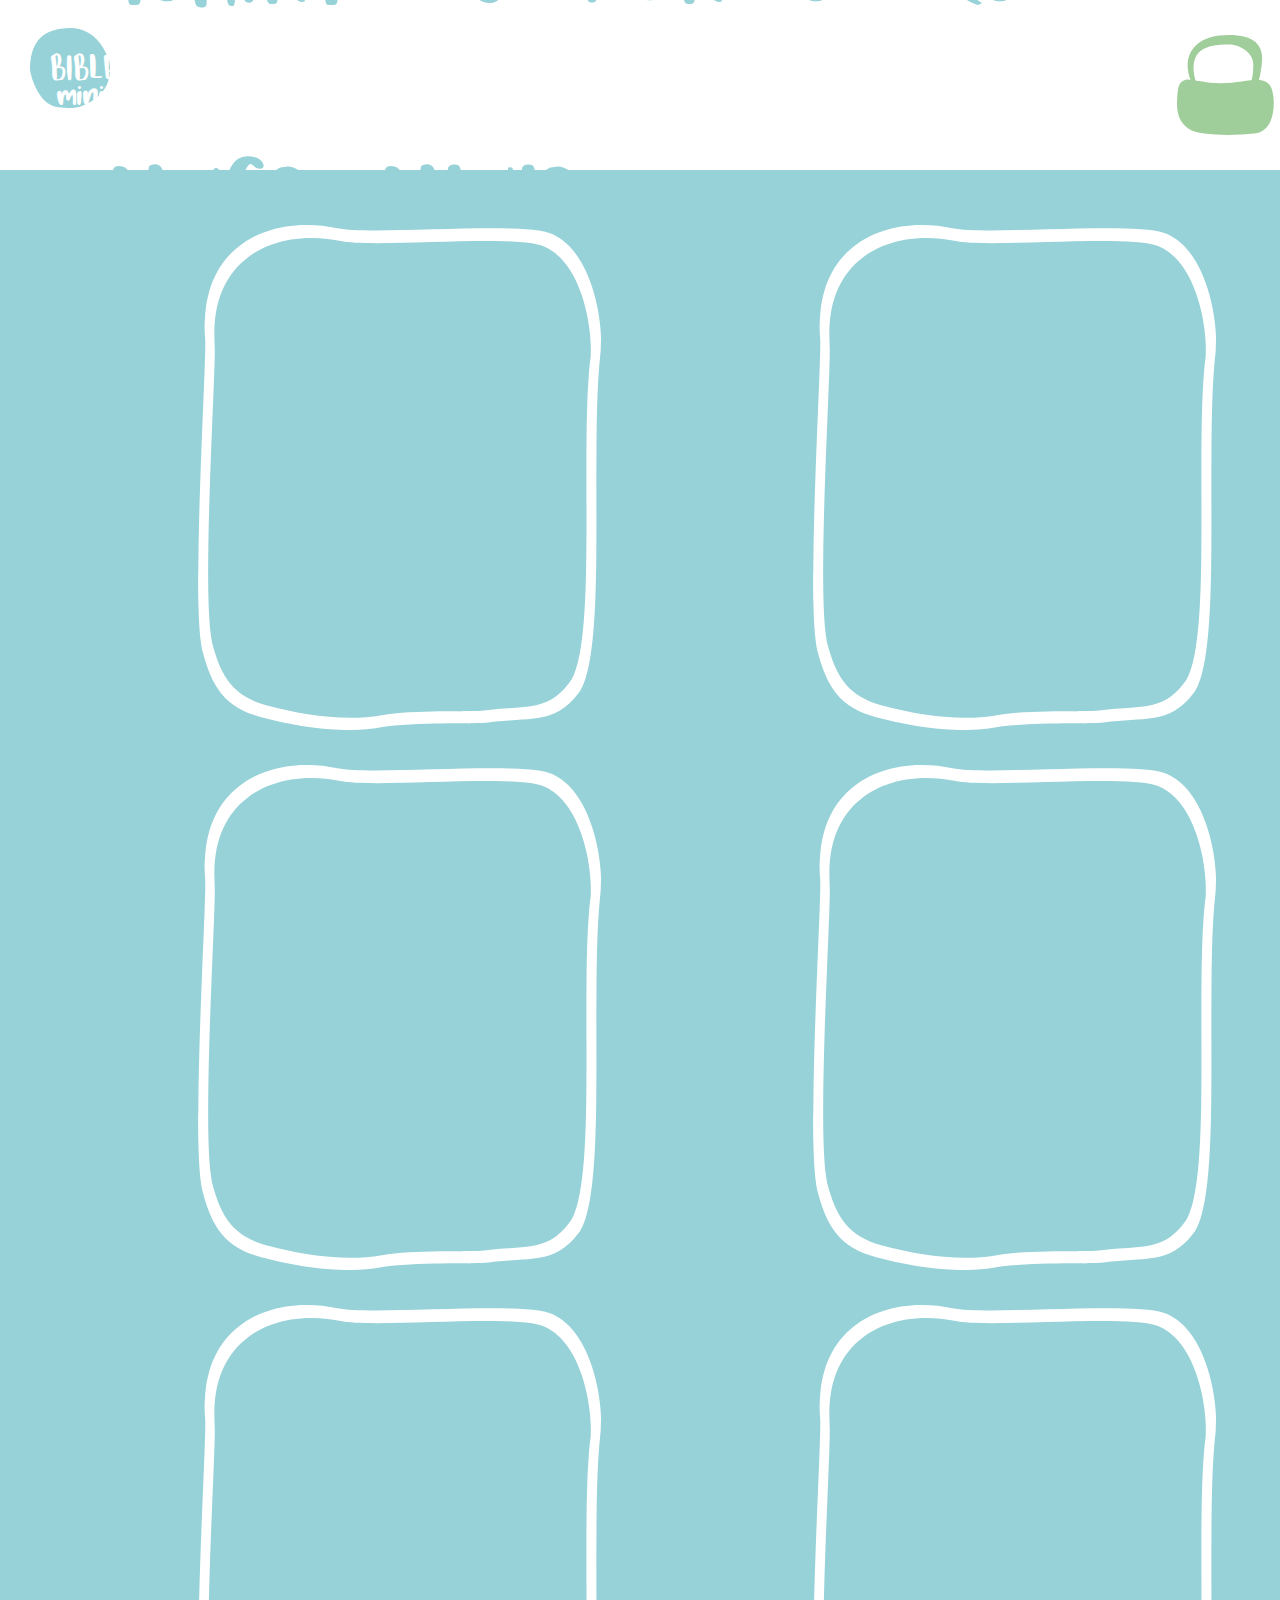
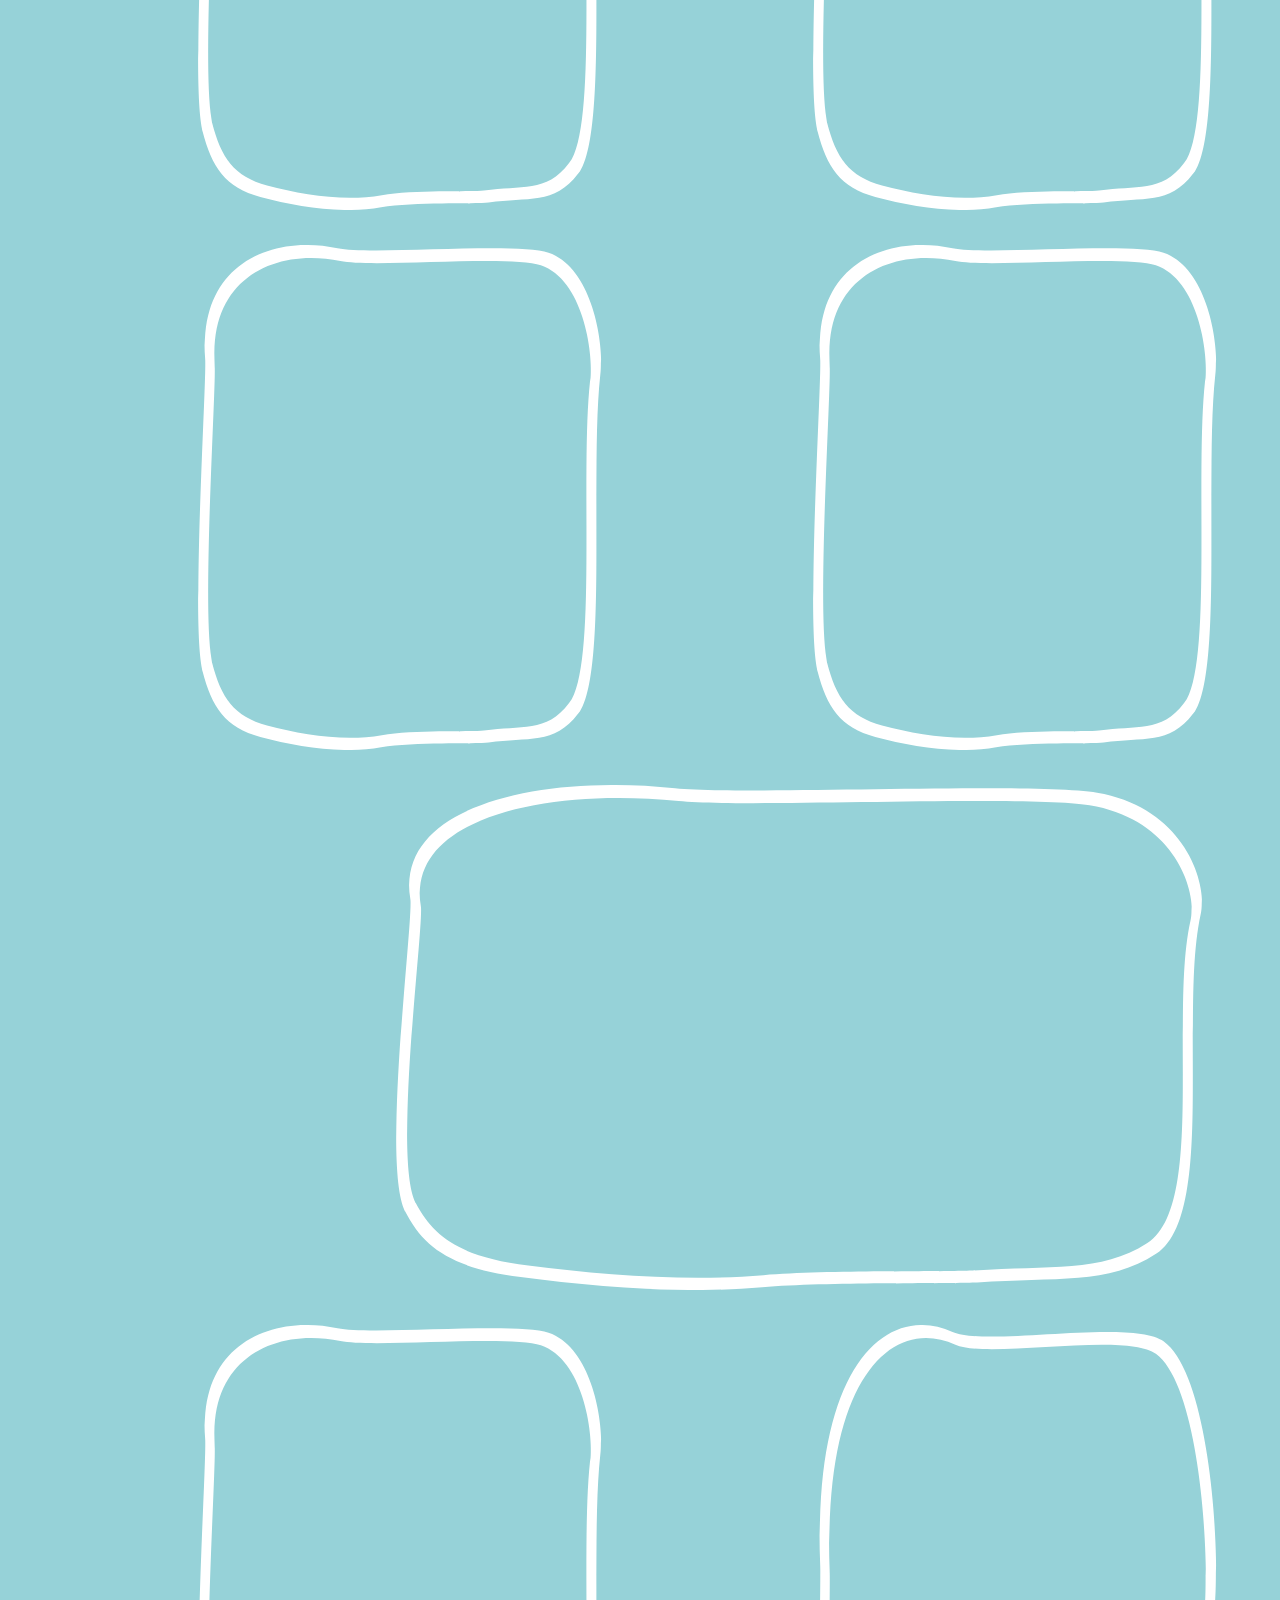
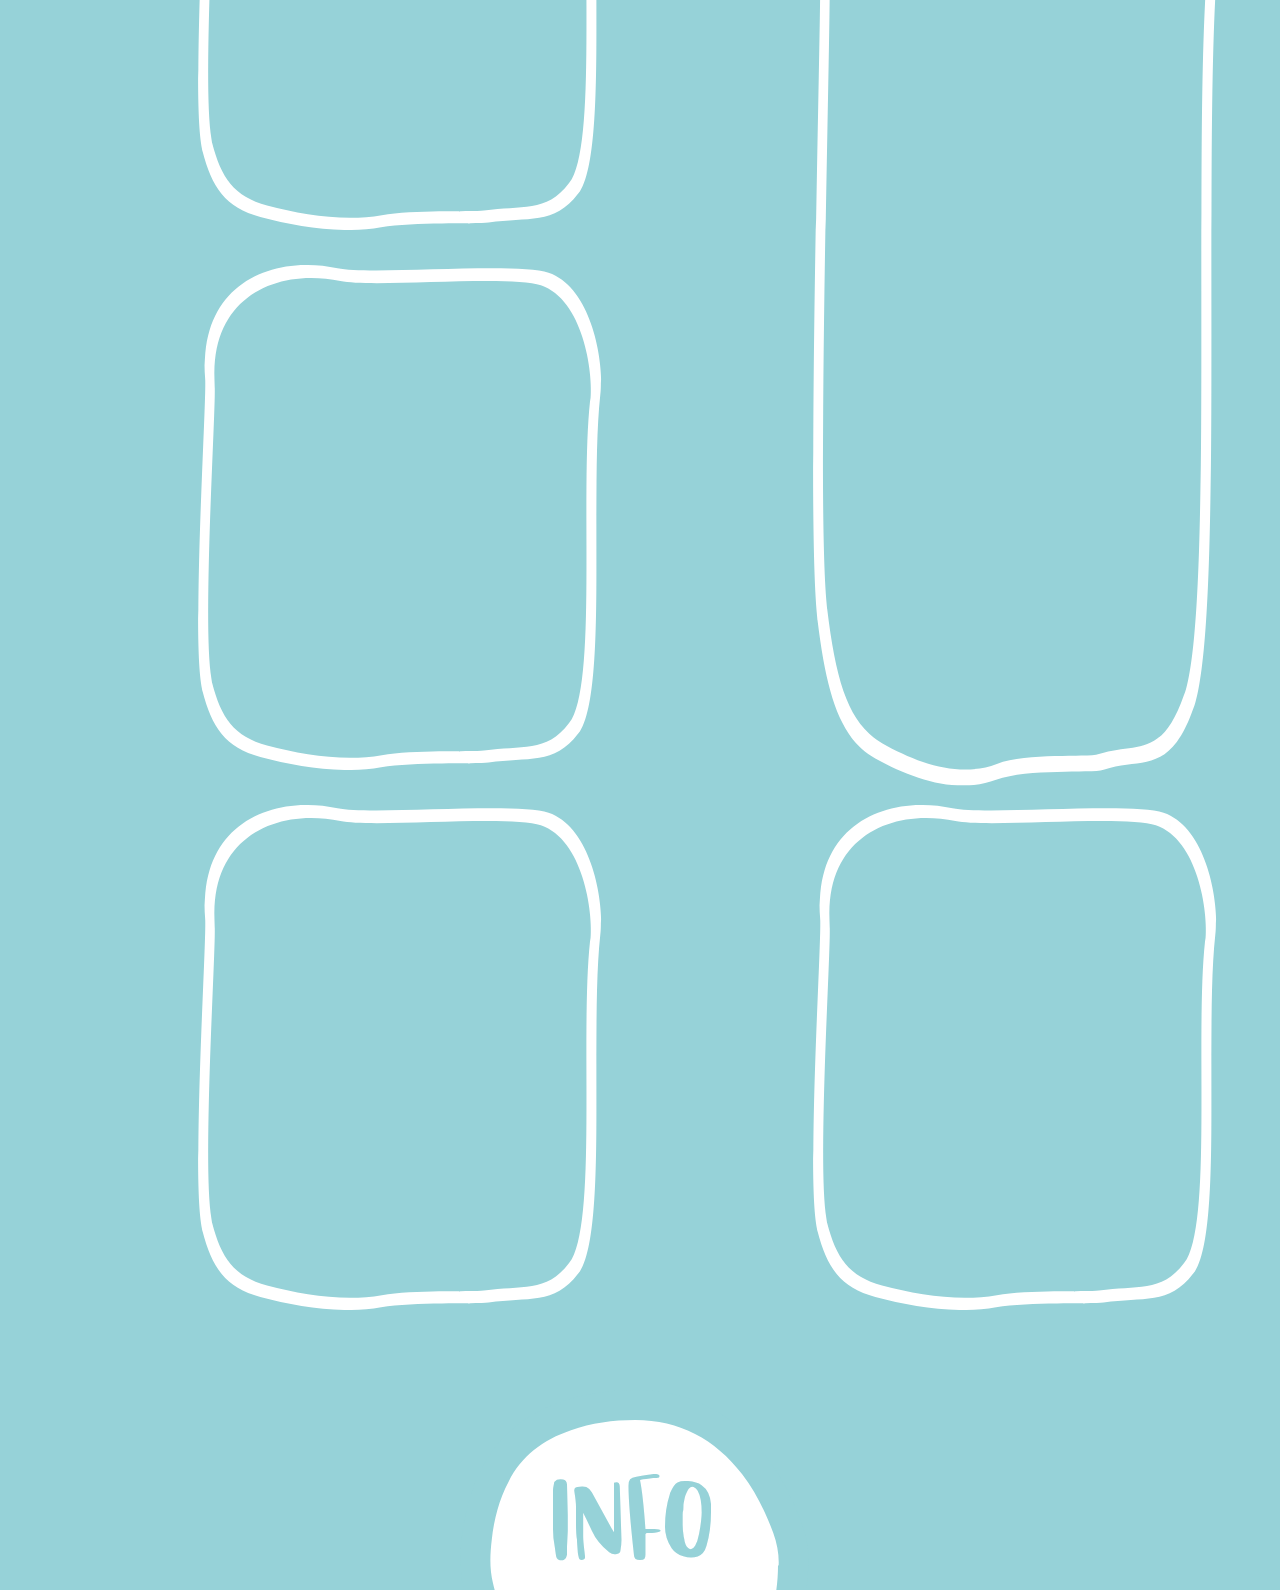
==== commit 57107748: "~darek" ====
--- a/index.html
+++ b/index.html
@@ -393,9 +393,7 @@
 		</div>
 	</div>
 
-
 	<div class="INFO-div">
-
 		<div id="INFO" onmouseover="basicHover('INFO')"  onclick="togglePadding()" >
 			<svg class="info-circle" viewBox="0 0 50 50">
 				<path id="info-circle" d="M48,24.2c0,6.2-1.7,11.2-5.5,15.4-2.6,2.9-6,4.9-9.5,6.4-3.8,1.6-7.7,2.5-11.8,1.8-1.4-.2-2.9-.2-4.3-.4-4.2-.6-7.5-2.7-10-6.1-3.2-4.2-5.2-9-6.4-14.1-.6-2.4-.5-4.8-.2-7.3.4-3.4,1.2-6.6,2.8-9.6C5.2,6,8.8,3.3,13.5,1.7,16.9.5,20.5,0,24.2,0c7.4,0,13.3,3.2,17.8,9,2.3,3,3.9,6.3,5.2,9.8.7,1.9,1,3.9.9,5.5Z"/>
@@ -419,5 +417,4 @@
 <script src="items.js"></script>
 </body>
 
-
 </html>--- a/Bariskuv_webisek.css
+++ b/Bariskuv_webisek.css
@@ -47,9 +47,12 @@
 }
 
 #ITEMS_CONTAINER {
+	max-width: 1920px;
+	left: 0;
+	right: 0;
+	margin: auto;
 	height: content-box;
 	margin-top: 220px;
-	margin-left: 50px;
 	margin-bottom: -100px;
 	display: grid;
 	grid-template-columns: repeat(4, calc((100% - 230px) / 4));
@@ -57,6 +60,7 @@
 	grid-auto-flow: dense;
 	/* Nastavení explicitní výšky řádků na větší hodnotu */
 	grid-auto-rows: 490px; /* Změňte tuto hodnotu na požadovanou maximální výšku prvku */
+	transform: translateX(50px);
 }
 
 .item {
@@ -851,7 +855,26 @@
 
 }
 
-.info-container{
+#TERMS_AND_CONDITIONS,
+#QA,
+#SHIPPING,
+#CONTACTS {
+	position: relative;
+	display: inline-block;
+	white-space: nowrap;
+	text-align: center;
+	font-family: BubbleMint;
+	font-style: normal;
+	font-weight: normal;
+	font-size: min(8vw, 80px); /* Set font size relative to viewport width, but not exceeding 80px */
+	color: var(--primar-color);
+	z-index: 9999;
+	cursor: pointer;
+	user-select: none;
+	margin: 1vw; /* Set margin relative to viewport width */
+}
+
+.info-container {
 	position: relative;
 	width: max-content;
 	height: auto;
@@ -861,25 +884,25 @@
 	user-select: none;
 }
 
-#TERMS_AND_CONDITIONS,
-#QA,
-#SHIPPING,
-#CONTACTS {
-	position: relative;
-	display: inline-block;
-	margin-right: 40px;
-	margin-left: 40px;
-	margin-top: 40px;
-	white-space: nowrap;
-	text-align: center;
-	font-family: BubbleMint;
-	font-style: normal;
-	font-weight: normal;
-	font-size: 80px;
-	color: var(--primar-color);
-	z-index: 9999;
-	cursor: pointer;
-	user-select: none;
+/* Optionally, you can add media queries for fine-tuning on smaller screens */
+@media screen and (max-width: 768px) {
+	#TERMS_AND_CONDITIONS,
+	#QA,
+	#SHIPPING,
+	#CONTACTS {
+		font-size: min(6vw, 50px); /* Adjust font size for smaller screens, but not exceeding 50px */
+		margin: 2vw; /* Adjust margin for smaller screens */
+	}
+}
+
+@media screen and (max-width: 480px) {
+	#TERMS_AND_CONDITIONS,
+	#QA,
+	#SHIPPING,
+	#CONTACTS {
+		font-size: min(8vw, 40px); /* Further adjust font size for even smaller screens, but not exceeding 40px */
+		margin: 3vw; /* Further adjust margin for even smaller screens */
+	}
 }
 
 
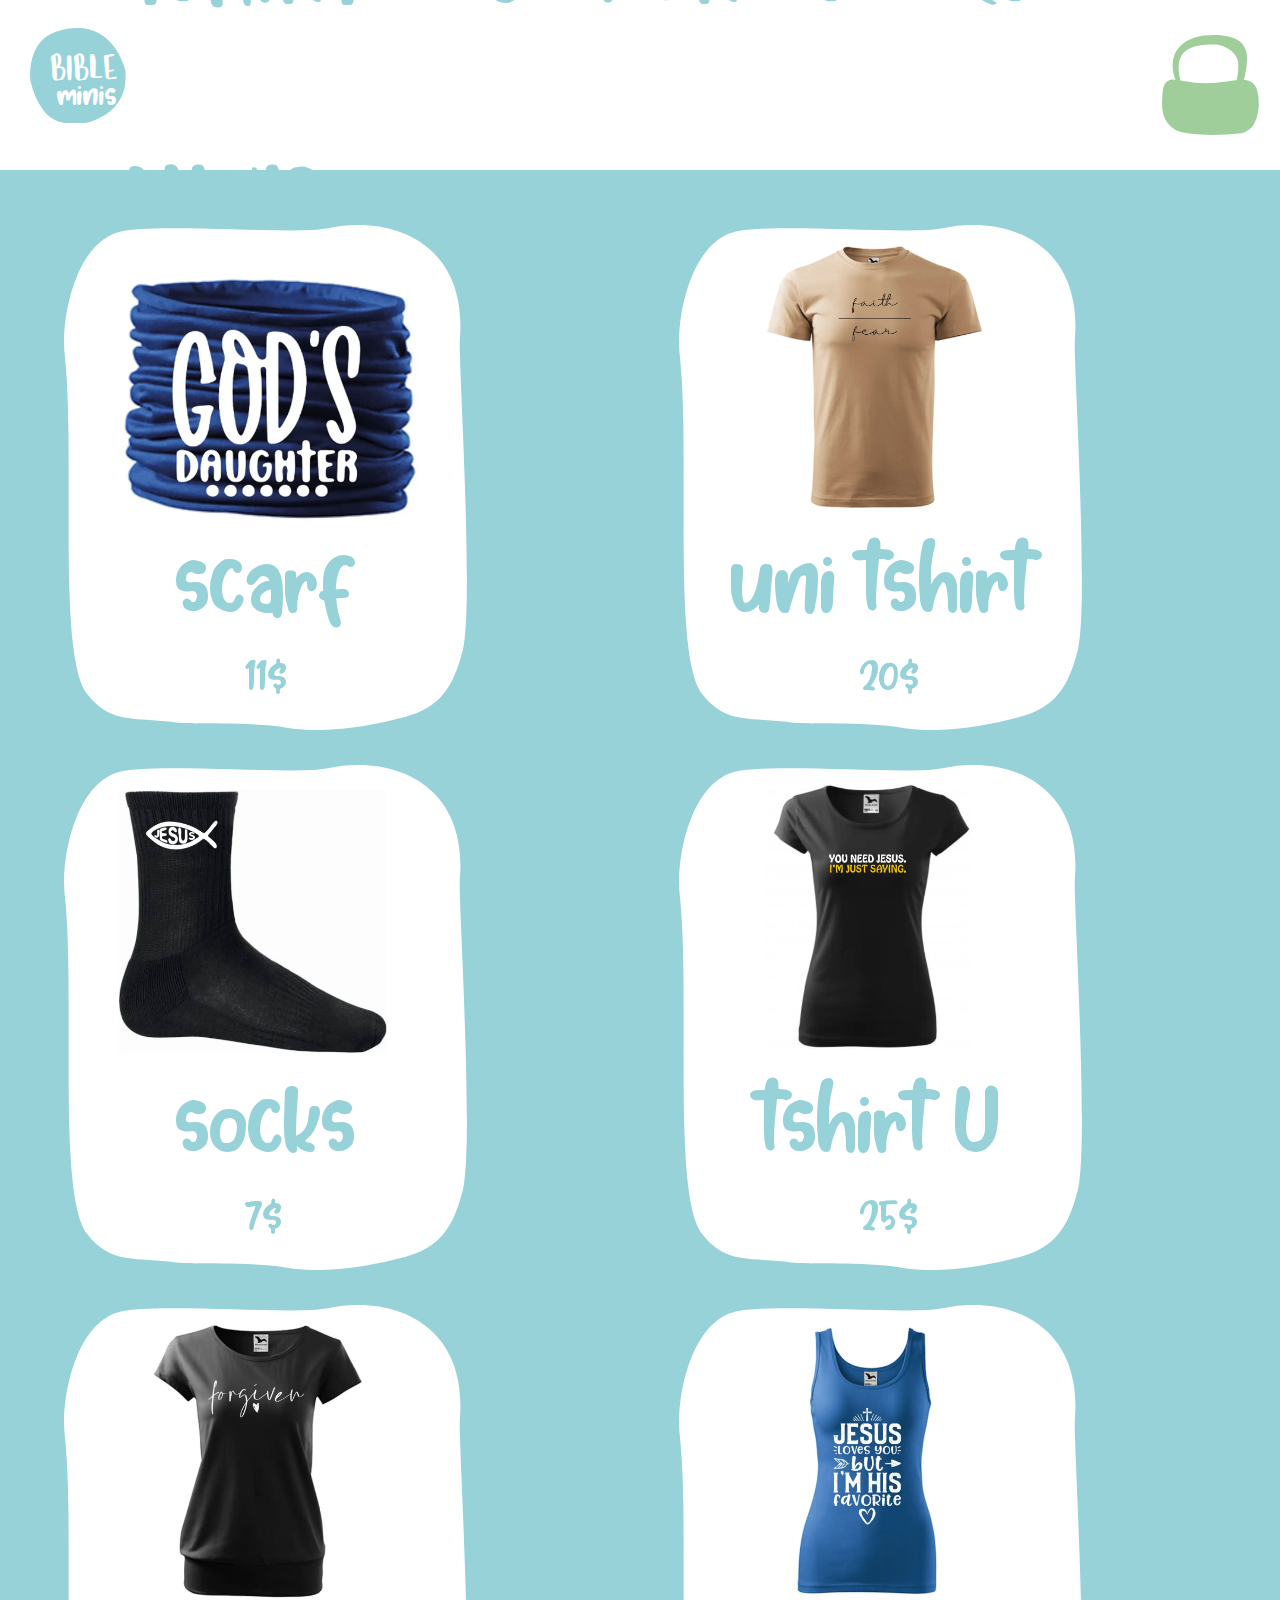
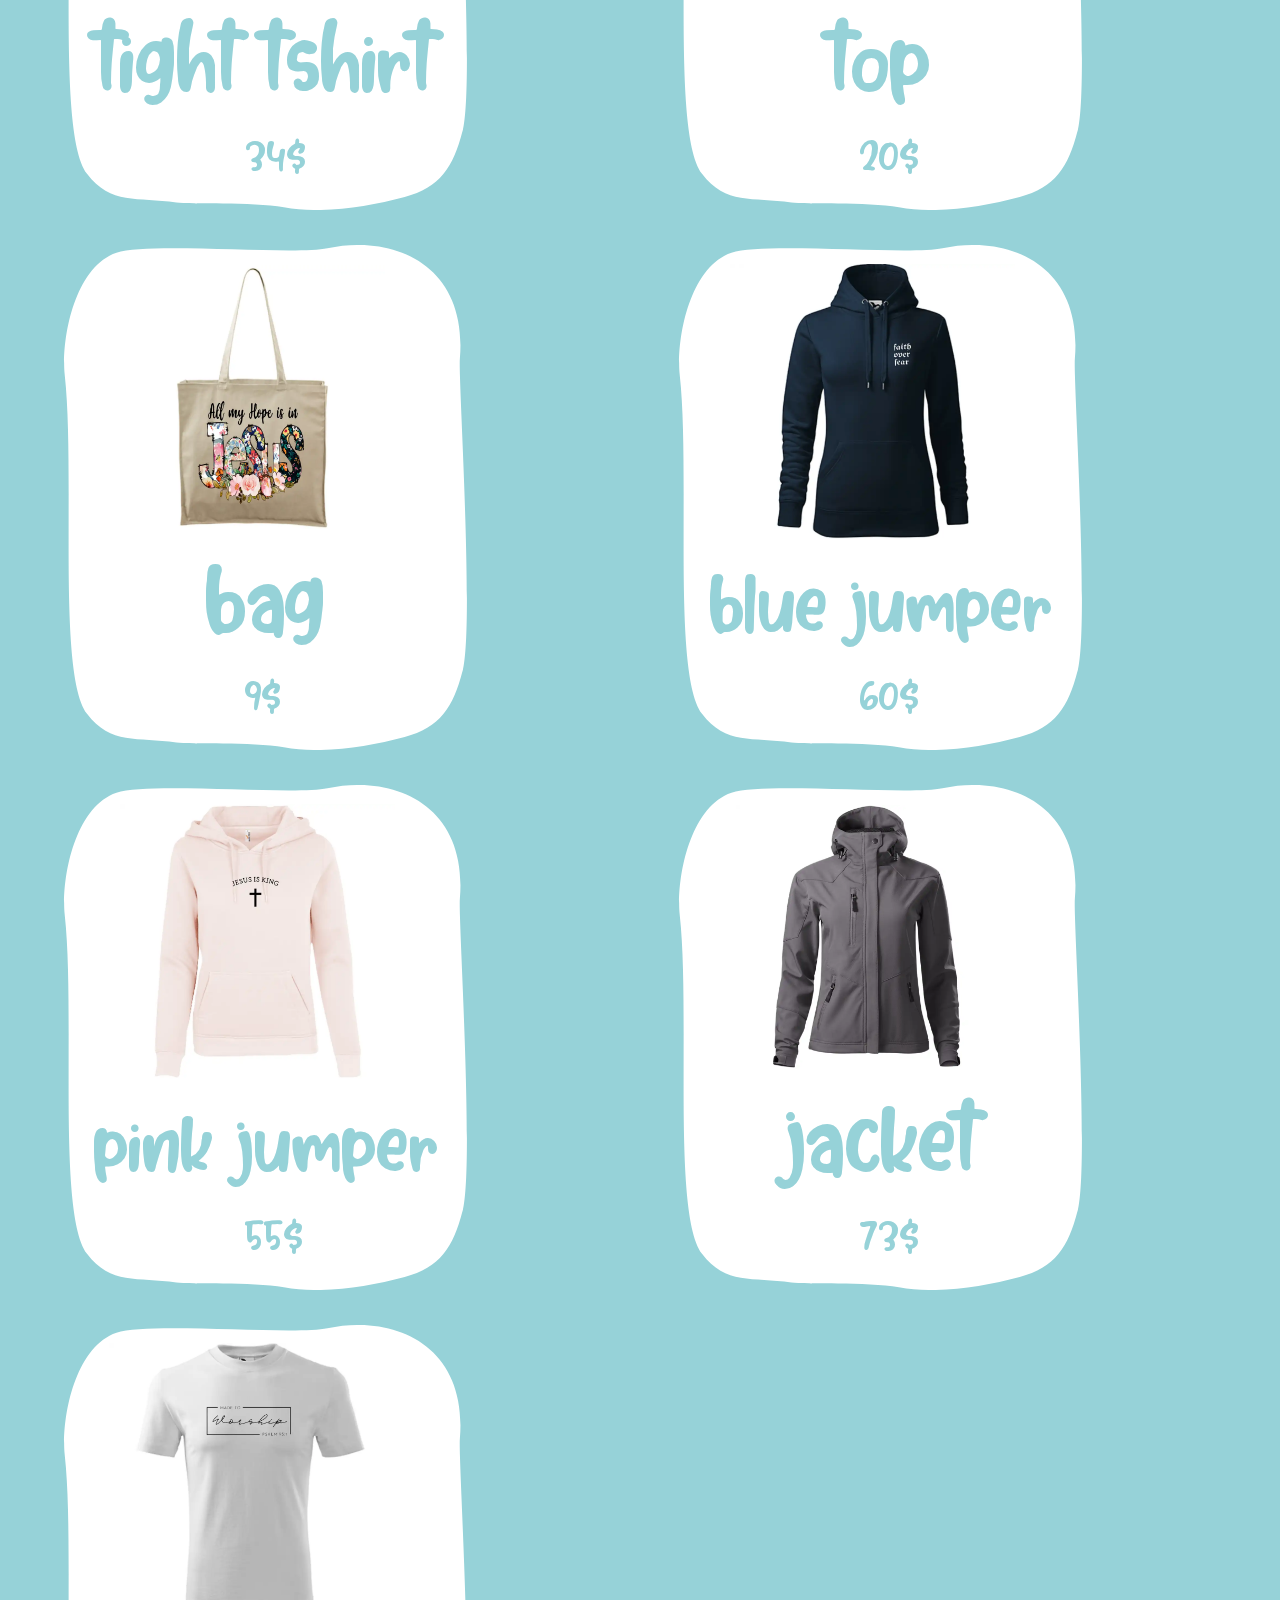
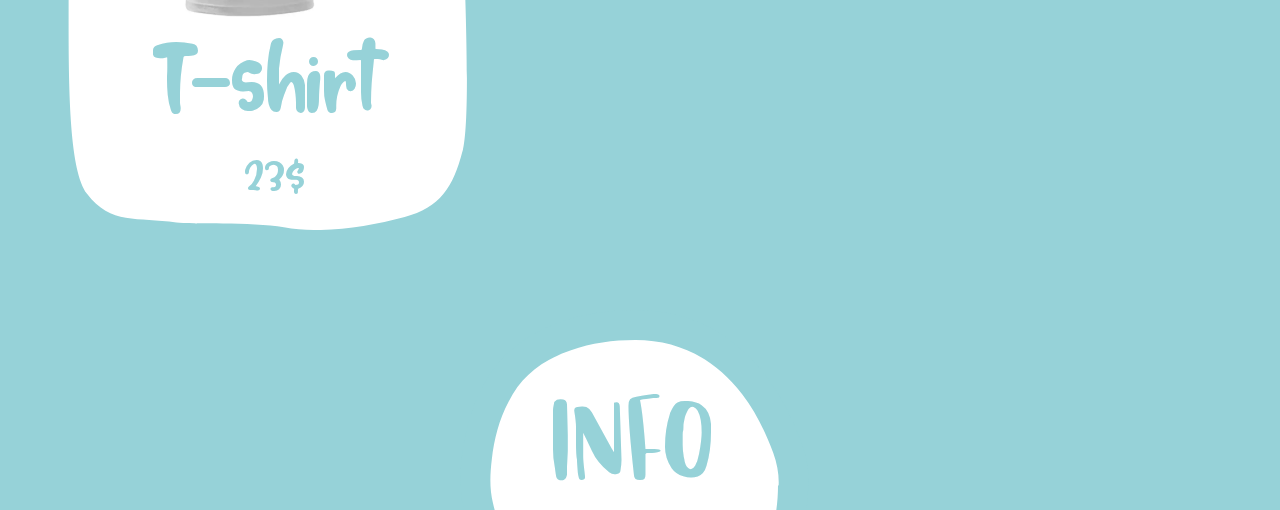
==== commit c52256fd: "~oslava edit a mobil zobrazeni... proměnná na zrušení pexesa a schování blbostí" ====
--- a/index.html
+++ b/index.html
@@ -29,7 +29,7 @@
 					<li id="TSHIRT" onmouseover="basicHover('TSHIRT')" onclick="filterItems('TSHIRT')"><a>TSHIRT</a></li>
 					<li id="JUMPER" onmouseover="basicHover('JUMPER')" onclick="filterItems('JUMPER')"><a>JUMPER</a></li>
 					<li id="SOCKS_el" onmouseover="basicHover('SOCKS_el')" onclick="filterItems('SOCKS')"><a>SOCKS</a></li>
-					<li id="MUGS" onmouseover="basicHover('MUGS')" onclick="filterItems('MUGS')"><a>MUGS</a></li>
+					<!--<li id="MUGS" onmouseover="basicHover('MUGS')" onclick="filterItems('MUGS')"><a>MUGS</a></li>-->
 					<li id="MINIS" onmouseover="basicHover('MINIS')" onclick="filterItems('MINIS')"><a>MINIS</a></li>
 				</ul>
 			</div>
@@ -56,7 +56,7 @@
 				</path>
 			</svg>
 			<div id="BUY_ME_FOR_A_KISS">
-				<span>BUY ME FOR A KISS</span>
+				<span>SEND MY PRESENT</span>
 			</div>
 		</div>
 		<div id="STAF" onmouseover="colorHover('STAF')"  onmouseout="resetColor('STAF')">
@@ -253,7 +253,7 @@
 			</div>
 		</div>
 
-		<div id="panties" class="item_wide2" onmouseover="basicHover('panties', 'touch_front_orez')" data-category="MINIS" onclick="flipCard('panties'); notAvaliable()" >
+		<!--<div id="panties" class="item_wide2" onmouseover="basicHover('panties', 'touch_front_orez')" data-category="MINIS" onclick="flipCard('panties'); notAvaliable()" >
 			<div class="ITEMS">
 				<div id="belive_do"  class="item-txt-div">
 					<img id="Group_8s_xc" src="SVG/item.svg" class="white_item_wide2">
@@ -278,7 +278,7 @@
 					</svg>
 				</div>
 			</div>
-		</div>
+		</div> -->
 
 		<div id="pink_jumper" class="item" onmouseover="basicHover('pink_jumper', 'king_front')" data-category="JUMPER" onclick="itemClick('pink_jumper'); flipCard('pink_jumper')">
 			<div class="ITEMS">
@@ -303,7 +303,7 @@
 			</div>
 		</div>
 
-		<div id="blessed" class="item_heigh2" onmouseover="basicHover('blessed')" data-category="MINIS" onclick="itemClick('blessed'); flipCard('blessed')">
+		<!--<div id="blessed" class="item_heigh2" onmouseover="basicHover('blessed')" data-category="MINIS" onclick="itemClick('blessed'); flipCard('blessed')">
 			<div class="ITEMS">
 				<div id="belive_bp" class="item-txt-div">
 					<img id="Group_8_bq" src="SVG/item.svg" class="white_item_heigh2">
@@ -323,7 +323,7 @@
 					</svg>
 				</div>
 			</div>
-		</div>
+		</div>-->
 
 		<div id="jacket" class="item" onmouseover="basicHover('jacket', 'belive_front')" data-category="JUMPER" onclick="itemClick('jacket'); flipCard('jacket')">
 			<div class="ITEMS">
@@ -346,7 +346,7 @@
 			</div>
 		</div>
 
-		<div id="love_mug" class="item" onmouseover="basicHover('love_mug'); ksHover()" data-category="MUGS" onclick="itemClick('love_mug'); flipCard('love_mug')">
+		<!--<div id="love_mug" class="item" onmouseover="basicHover('love_mug'); ksHover()" data-category="MUGS" onclick="itemClick('love_mug'); flipCard('love_mug')">
 			<div class="ITEMS">
 				<div id="belive_cx" class="item-txt-div">
 					<img id="Grousp_sa8_s" src="SVG/item.svg" class="white_item">
@@ -367,7 +367,7 @@
 					</svg>
 				</div>
 			</div>
-		</div>
+		</div>-->
 
 		<div id="T-shirt" class="item" onmouseover="basicHover('T-shirt', 'worship_front')" data-category="TSHIRT" onclick="itemClick('T-shirt'); flipCard('T-shirt')">
 			<div lass="ITEMS">
--- a/Bariskuv_webisek.css
+++ b/Bariskuv_webisek.css
@@ -48,6 +48,7 @@
 
 #ITEMS_CONTAINER {
 	max-width: 1920px;
+	min-height: 500px;
 	left: 0;
 	right: 0;
 	margin: auto;
@@ -1280,3 +1281,21 @@
 	}
 }
 
+/* Zrušit styly pro mobilní zařízení */
+@media only screen and (max-width: 768px) {
+	body {
+		transform: scale(1); /* Například nepřizpůsobení velikosti */
+		overflow: auto;
+	}
+
+	/* Změňte nebo zrušte další specifické mobilní styly */
+	.mobile-specific-class {
+		display: none;
+	}
+
+	/* Zobrazte desktopové styly na mobilu */
+	.desktop-specific-class {
+		display: block;
+	}
+}
+
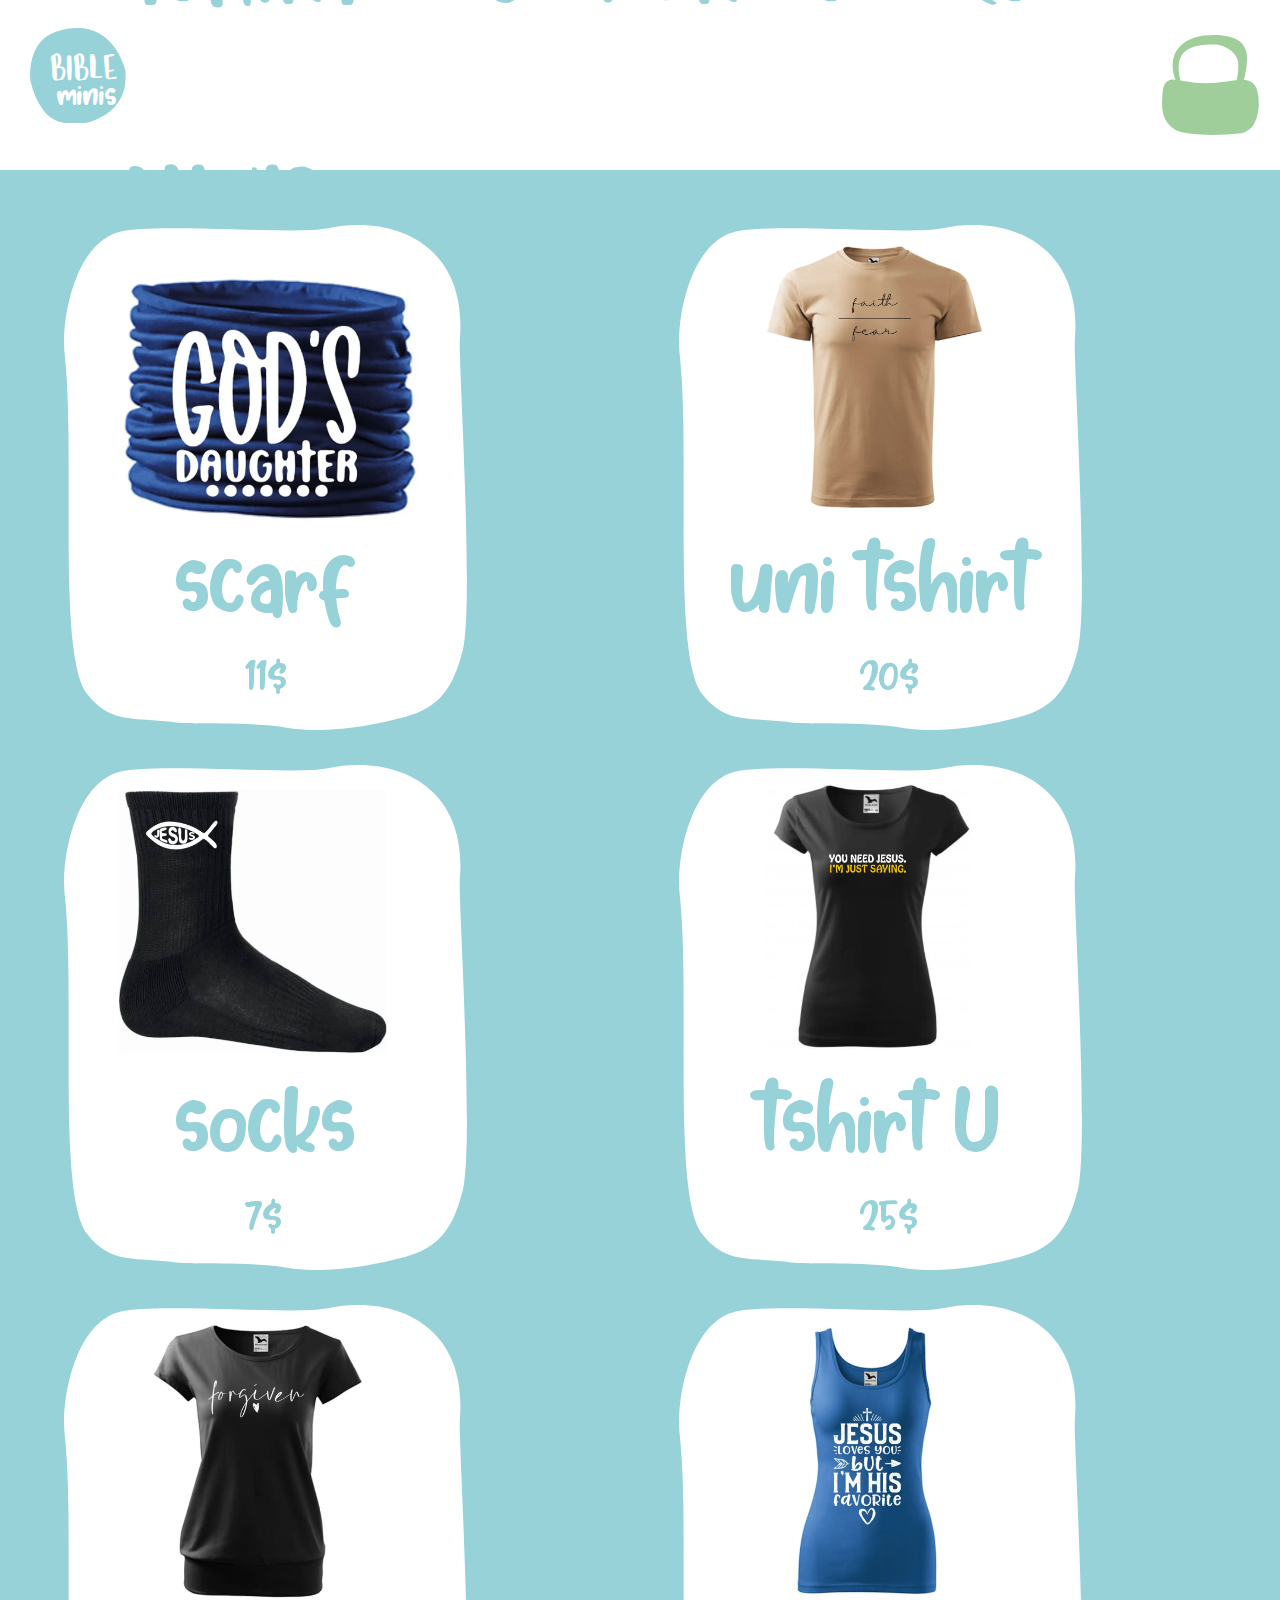
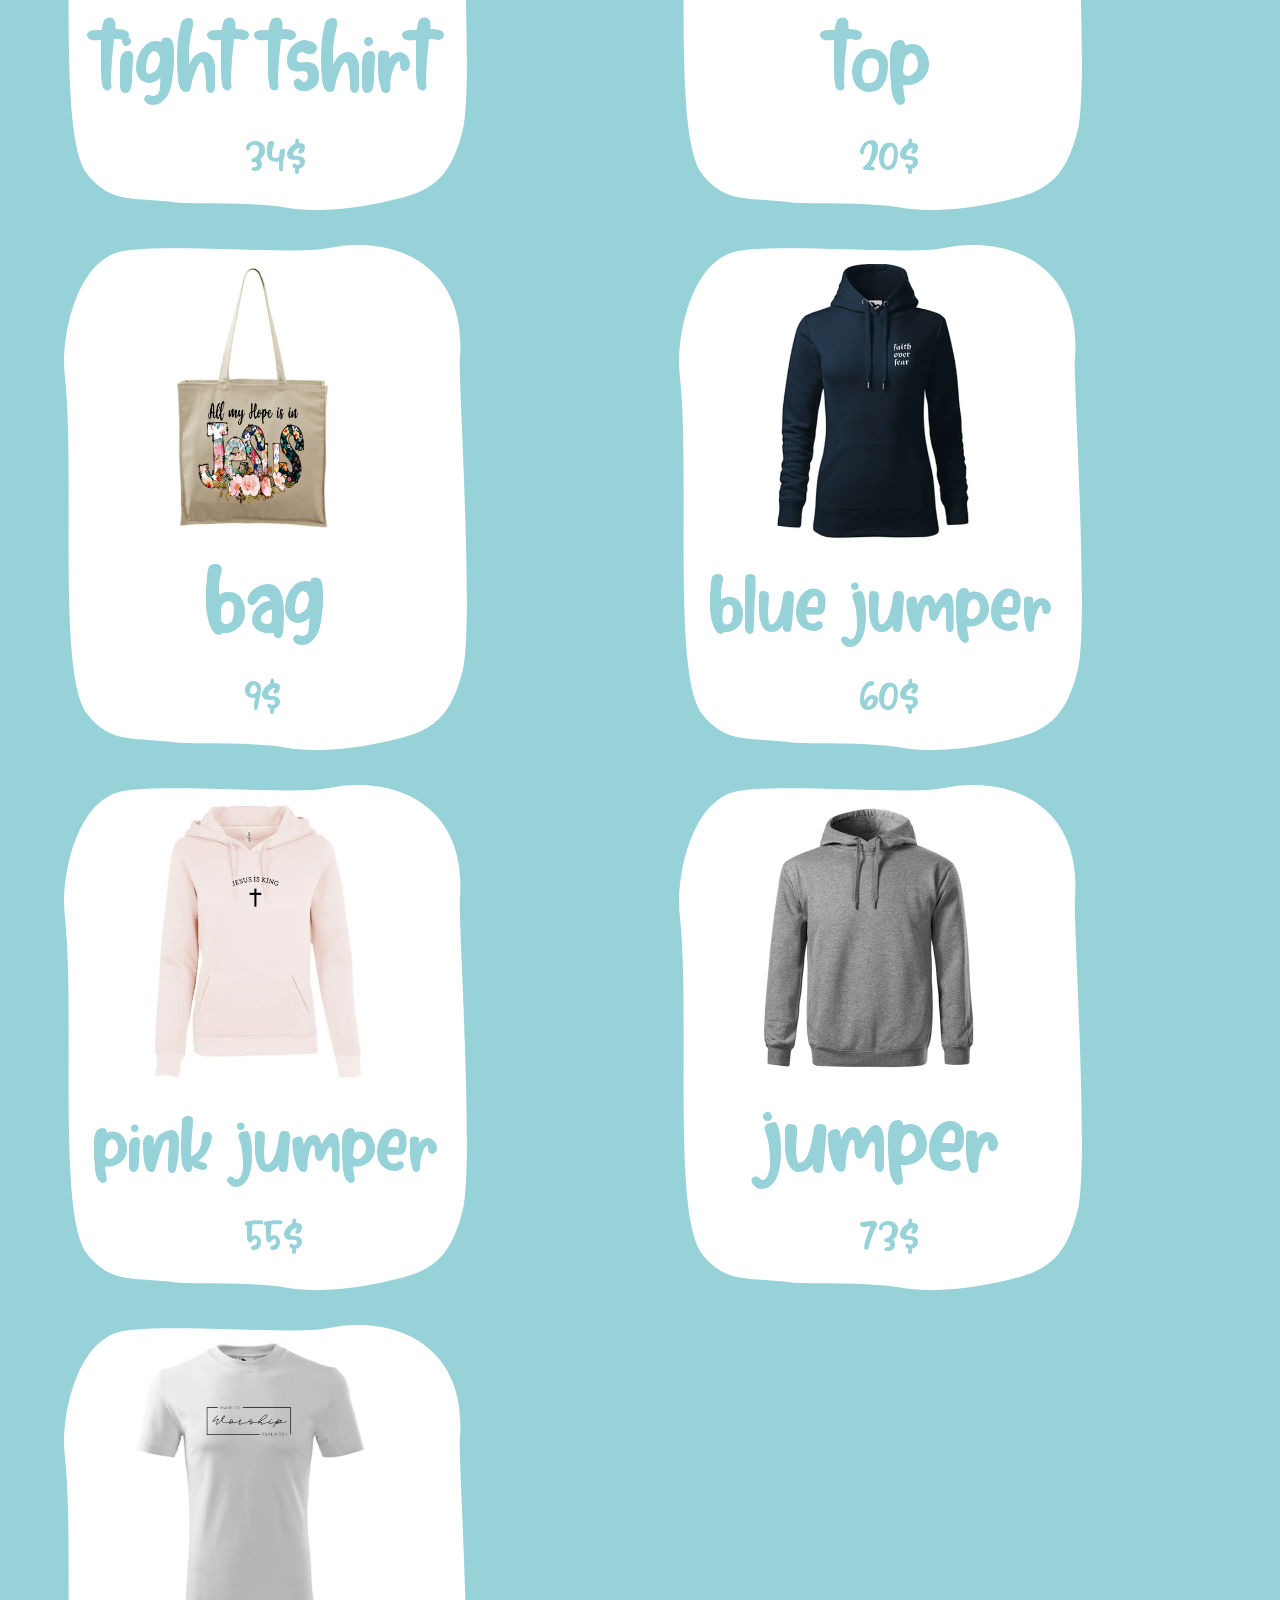
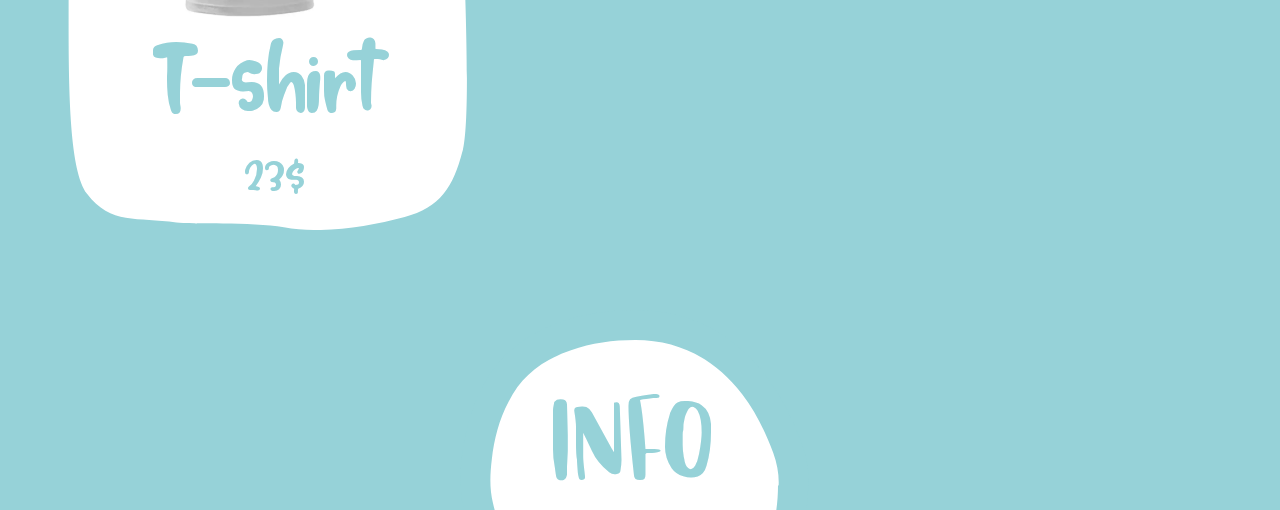
==== commit 46fd5534: "~ final narozeniny zmena produktu ikona a meno okna" ====
--- a/index.html
+++ b/index.html
@@ -1,12 +1,13 @@
 <!DOCTYPE html>
 <html>
 <head>
-<meta charset="utf-8"/>
-<meta http-equiv="X-UA-Compatible" content="IE=edge"/>
-<meta name="viewport" content="width=device-width, initial-scale=1.0">
-<title>Web 1920 – 1</title>
-<link rel="stylesheet" type="text/css" id="applicationStylesheet" href="Bariskuv_webisek.css"/>
-<script id="applicationScript" type="text/javascript" src="Bariskuv_webisek.js"></script>
+	<meta charset="utf-8"/>
+	<meta http-equiv="X-UA-Compatible" content="IE=edge"/>
+	<meta name="viewport" content="width=device-width, initial-scale=1.0">
+	<title>Bible minis</title>
+	<link rel="icon" href="icon/logo-icon.ico" type="image/x-icon">
+	<link rel="stylesheet" type="text/css" id="applicationStylesheet" href="Bariskuv_webisek.css"/>
+	<script id="applicationScript" type="text/javascript" src="Bariskuv_webisek.js"></script>
 </head>
 <body>
 <div id="Web_1920__1">
@@ -330,14 +331,14 @@
 				<div id="belive_df" class="item-txt-div">
 					<img id="Group_8_xc" src="SVG/item.svg" class="white_item">
 					<div id="jacket_dh" class="item-title">
-						<span>jacket</span>
+						<span>jumper</span>
 					</div>
 					<div id="n_3_di" class="item-price">
 						<span></span><span>73$</span>
 					</div>
 				</div>
-				<img id="belive_back" src="Galery/belive_back.png" srcset="Galery/belive_back.pGalery/belive_back@2x.png@2x.png 2x">
-				<img id="belive_front" src="Galery/belive_front.png" srcset="Galery/belive_front.png 1x, Galery/belive_front@2x.png 2x">
+				<img id="belive_back" src="Galery/belive-jumper_back.png">
+				<img id="belive_front" src="Galery/belive-jumper_front.png">
 				<div id="jacket_pexesso" class="item-pexesso-div">
 					<svg class="pexesso_item" xmlns="http://www.w3.org/2000/svg" version="1.1" viewBox="0 0 368.7 462.4">
 						<path class="pexesso_fill" d="M364.7,390.4c-8.4,32.8-20.5,51.7-52.9,60.2-34.9,9.2-75,15.6-110.6,9.3-29.7-5.2-86.2-2.5-98.4-4.4-35.9-5.5-60.1,2.5-81.9-26.4C-6.5,392.8,10.4,208.5.5,118.7-2.7,89.7,8,20.6,47.9,7.1c29.9-10.1,161.8,2.5,193.2-4.1,62.6-13.2,128.6,16.5,121.2,101.4-1.5,17.6,13.3,243.6,2.5,286Z"/>
--- a/Bariskuv_webisek.css
+++ b/Bariskuv_webisek.css
@@ -1,5 +1,5 @@
 .mediaViewInfo {
-	--web-view-name: Web 1920 – 1;
+	--web-view-name: Bible minis;
 	--web-view-id: Web_1920__1;
 	--web-scale-on-resize: true;
 	--web-enable-deep-linking: true;
@@ -26,7 +26,7 @@
 /* Rest of your CSS styles */
 
 .mediaViewInfo {
-	--web-view-name: Web 1920 – 1;
+	--web-view-name: Bible minis;
 	--web-view-id: Web_1920__1;
 	--web-scale-on-resize: true;
 	--web-enable-deep-linking: true;
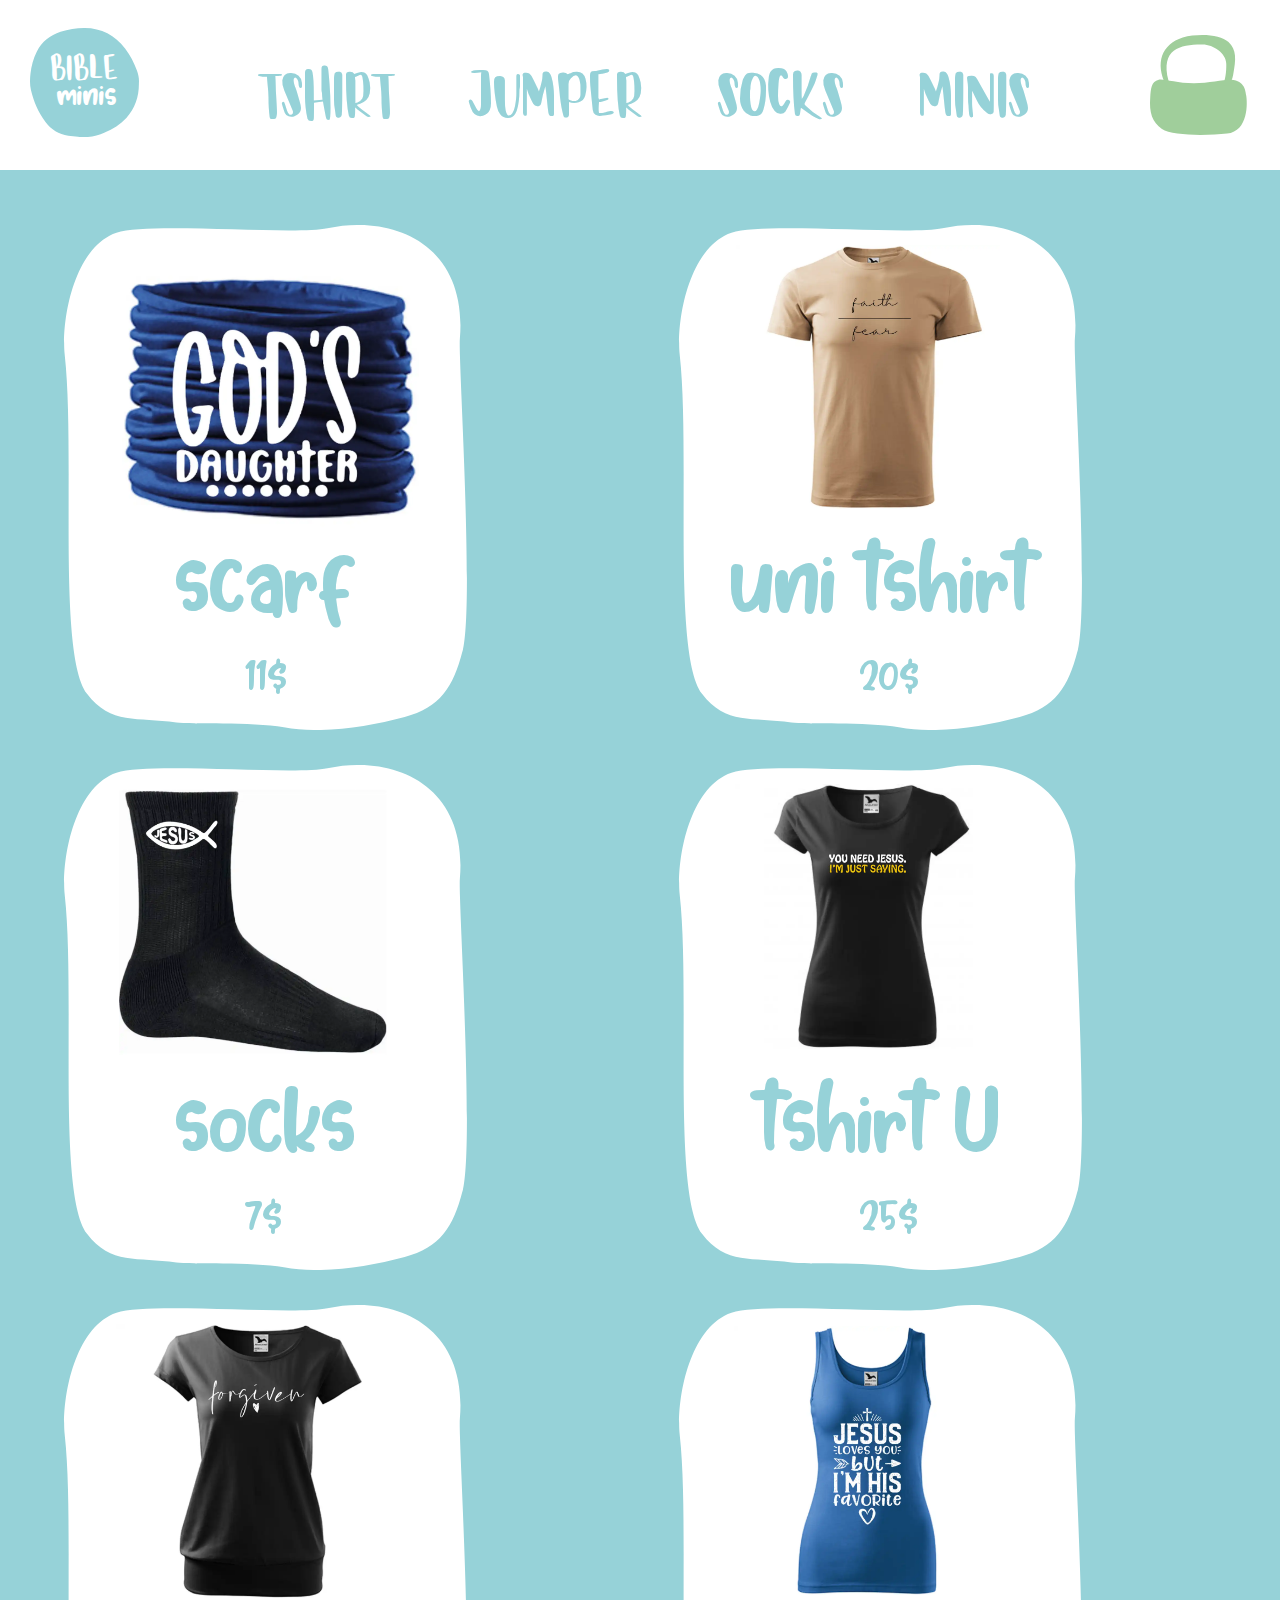
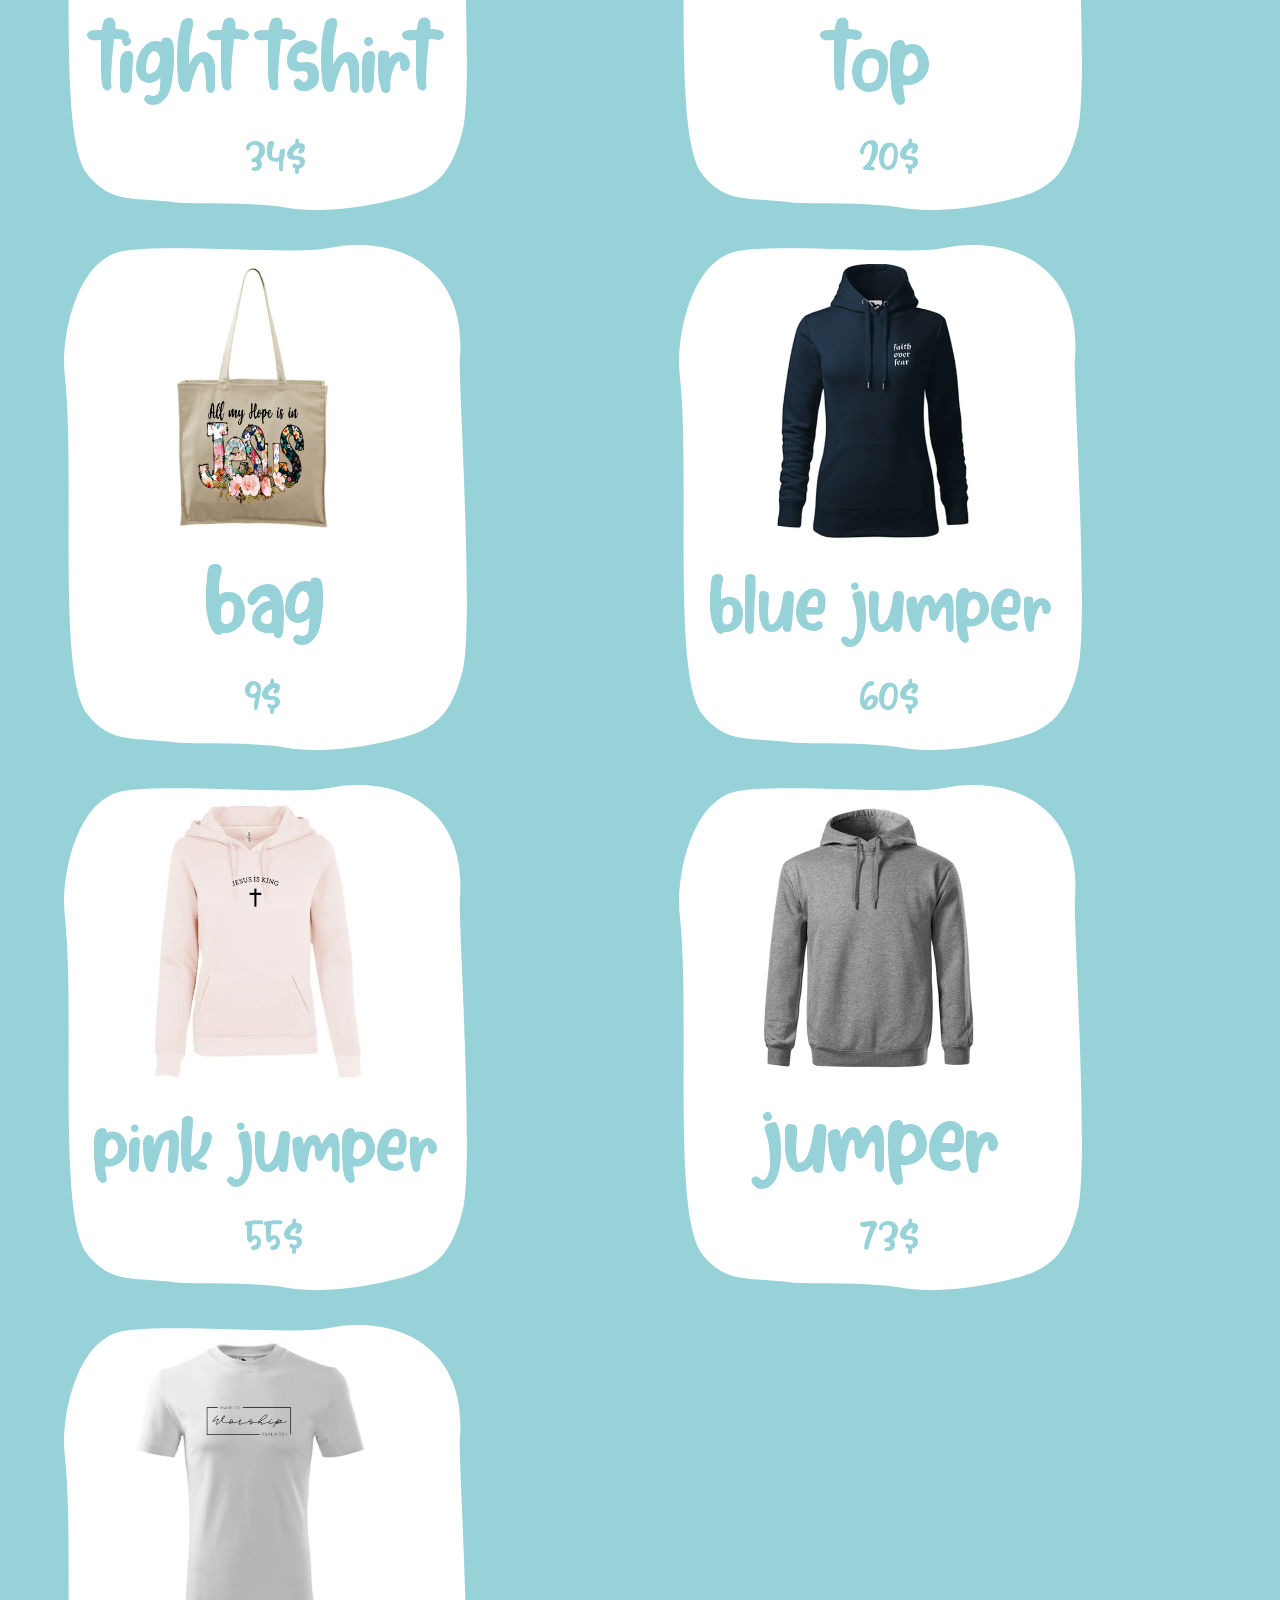
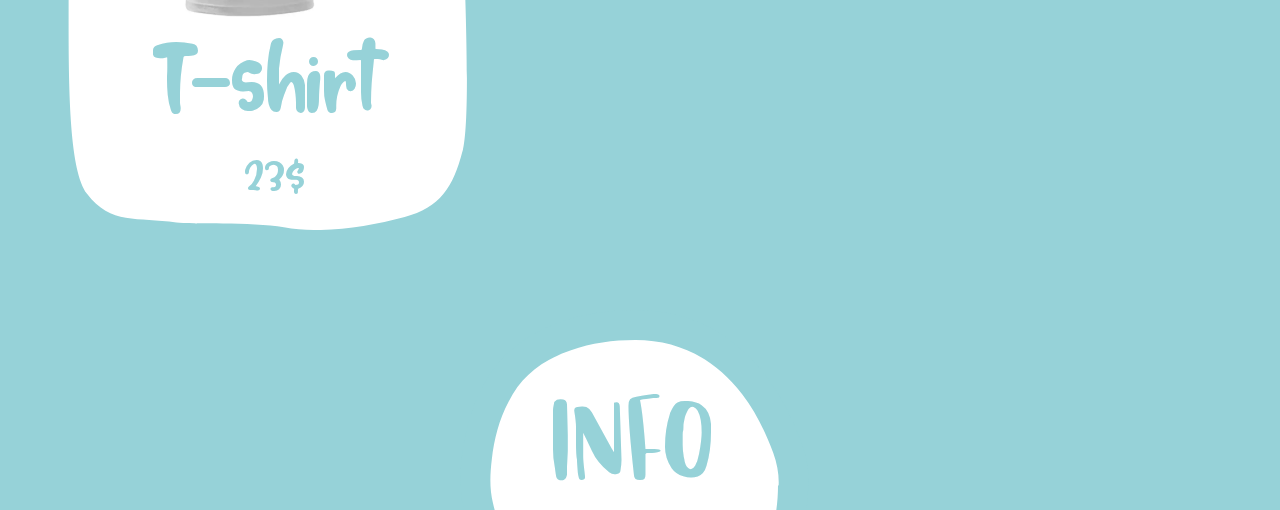
==== commit e12d38f1: "~ menu pro mobilu a oprava obrazku" ====
--- a/index.html
+++ b/index.html
@@ -95,7 +95,7 @@
 						<span></span><span>11$</span>
 					</div>
 				</div>
-				<img id="daughter" src="Galery/daughter.png" srcset="Galery/daughter.pGalery/daughter@2x.png@2x.png 2x">
+				<img id="daughter" src="Galery/daughter.png">
 				<div id="scarf_pexesso" class="item-pexesso-div">
 					<svg class="pexesso_item" xmlns="http://www.w3.org/2000/svg" version="1.1" viewBox="0 0 368.7 462.4">
 						<path class="pexesso_fill"  d="M364.7,390.4c-8.4,32.8-20.5,51.7-52.9,60.2-34.9,9.2-75,15.6-110.6,9.3-29.7-5.2-86.2-2.5-98.4-4.4-35.9-5.5-60.1,2.5-81.9-26.4C-6.5,392.8,10.4,208.5.5,118.7-2.7,89.7,8,20.6,47.9,7.1c29.9-10.1,161.8,2.5,193.2-4.1,62.6-13.2,128.6,16.5,121.2,101.4-1.5,17.6,13.3,243.6,2.5,286Z"/>
@@ -115,8 +115,8 @@
 						<span></span><span>20$</span>
 					</div>
 				</div>
-				<img id="faith-fear_back" src="Galery/faith-fear_back.png" srcset="Galery/faith-fear_back.pGalery/faith-fear_back@2x.png@2x.png 2x">
-				<img id="faith-fear_front" src="Galery/faith-fear_front.png" srcset="Galery/faith-fear_front.png 1x, Galery/faith-fear_front@2x.png 2x">
+				<img id="faith-fear_back" src="Galery/faith-fear_back.png">
+				<img id="faith-fear_front" src="Galery/faith-fear_front.png">
 				<div id="uni_tshirt_pexesso" class="item-pexesso-div">
 					<svg class="pexesso_item" xmlns="http://www.w3.org/2000/svg" version="1.1" viewBox="0 0 368.7 462.4">
 						<path class="pexesso_fill"  d="M364.7,390.4c-8.4,32.8-20.5,51.7-52.9,60.2-34.9,9.2-75,15.6-110.6,9.3-29.7-5.2-86.2-2.5-98.4-4.4-35.9-5.5-60.1,2.5-81.9-26.4C-6.5,392.8,10.4,208.5.5,118.7-2.7,89.7,8,20.6,47.9,7.1c29.9-10.1,161.8,2.5,193.2-4.1,62.6-13.2,128.6,16.5,121.2,101.4-1.5,17.6,13.3,243.6,2.5,286Z"/>
@@ -136,7 +136,7 @@
 						<span></span><span>7$</span>
 					</div>
 				</div>
-				<img id="jesus" src="Galery/jesus.png" srcset="Galery/jesus.pGalery/jesus@2x.png@2x.png 2x">
+				<img id="jesus" src="Galery/jesus.png">
 				<div id="socks_pexesso" class="item-pexesso-div">
 					<svg class="pexesso_item" xmlns="http://www.w3.org/2000/svg" version="1.1" viewBox="0 0 368.7 462.4">
 						<path class="pexesso_fill"  d="M364.7,390.4c-8.4,32.8-20.5,51.7-52.9,60.2-34.9,9.2-75,15.6-110.6,9.3-29.7-5.2-86.2-2.5-98.4-4.4-35.9-5.5-60.1,2.5-81.9-26.4C-6.5,392.8,10.4,208.5.5,118.7-2.7,89.7,8,20.6,47.9,7.1c29.9-10.1,161.8,2.5,193.2-4.1,62.6-13.2,128.6,16.5,121.2,101.4-1.5,17.6,13.3,243.6,2.5,286Z"/>
@@ -156,8 +156,8 @@
 						<span></span><span>25$</span>
 					</div>
 				</div>
-				<img id="dope_back" src="Galery/dope_back.png" srcset="Galery/dope_back.png 1x, Galery/dope_back@2x.png 2x">
-				<img id="dope_front" src="Galery/dope_front.png" srcset="Galery/dope_front.png 1x, Galery/dope_front@2x.png 2x">
+				<img id="dope_back" src="Galery/dope_back.png">
+				<img id="dope_front" src="Galery/dope_front.png">
 				<div id="tshirt_U_pexesso" class="item-pexesso-div">
 					<svg class="pexesso_item" xmlns="http://www.w3.org/2000/svg" version="1.1" viewBox="0 0 368.7 462.4">
 						<path class="pexesso_fill"  d="M364.7,390.4c-8.4,32.8-20.5,51.7-52.9,60.2-34.9,9.2-75,15.6-110.6,9.3-29.7-5.2-86.2-2.5-98.4-4.4-35.9-5.5-60.1,2.5-81.9-26.4C-6.5,392.8,10.4,208.5.5,118.7-2.7,89.7,8,20.6,47.9,7.1c29.9-10.1,161.8,2.5,193.2-4.1,62.6-13.2,128.6,16.5,121.2,101.4-1.5,17.6,13.3,243.6,2.5,286Z"/>
@@ -177,8 +177,8 @@
 						<span></span><span>34$</span>
 					</div>
 				</div>
-				<img id="forgiven_back" src="Galery/forgiven_back.png" srcset="Galery/forgiven_back.png 1x, Galery/forgiven_back@2x.png 2x">
-				<img id="forgiven_front" src="Galery/forgiven_front.png" srcset="Galery/forgiven_front.png 1x, Galery/forgiven_front@2x.png 2x">
+				<img id="forgiven_back" src="Galery/forgiven_back.png">
+				<img id="forgiven_front" src="Galery/forgiven_front.png">
 				<div id="tight_tshirt_pexesso" class="item-pexesso-div">
 					<svg class="pexesso_item" xmlns="http://www.w3.org/2000/svg" version="1.1" viewBox="0 0 368.7 462.4">
 						<path class="pexesso_fill"  d="M364.7,390.4c-8.4,32.8-20.5,51.7-52.9,60.2-34.9,9.2-75,15.6-110.6,9.3-29.7-5.2-86.2-2.5-98.4-4.4-35.9-5.5-60.1,2.5-81.9-26.4C-6.5,392.8,10.4,208.5.5,118.7-2.7,89.7,8,20.6,47.9,7.1c29.9-10.1,161.8,2.5,193.2-4.1,62.6-13.2,128.6,16.5,121.2,101.4-1.5,17.6,13.3,243.6,2.5,286Z"/>
@@ -200,8 +200,8 @@
 						<span></span><span>20$</span>
 					</div>
 				</div>
-				<img id="favorite_back" src="Galery/favorite_back.png" srcset="Galery/favorite_back.png 1x, Galery/favorite_back@2x.png 2x">
-				<img id="favorite_front" src="Galery/favorite_front.png" srcset="Galery/favorite_front.png 1x, Galery/favorite_front@2x.png 2x">
+				<img id="favorite_back" src="Galery/favorite_back.png">
+				<img id="favorite_front" src="Galery/favorite_front.png">
 				<div id="top_pexesso" class="item-pexesso-div">
 					<svg class="pexesso_item" xmlns="http://www.w3.org/2000/svg" version="1.1" viewBox="0 0 368.7 462.4">
 						<path class="pexesso_fill"  d="M364.7,390.4c-8.4,32.8-20.5,51.7-52.9,60.2-34.9,9.2-75,15.6-110.6,9.3-29.7-5.2-86.2-2.5-98.4-4.4-35.9-5.5-60.1,2.5-81.9-26.4C-6.5,392.8,10.4,208.5.5,118.7-2.7,89.7,8,20.6,47.9,7.1c29.9-10.1,161.8,2.5,193.2-4.1,62.6-13.2,128.6,16.5,121.2,101.4-1.5,17.6,13.3,243.6,2.5,286Z"/>
@@ -223,8 +223,8 @@
 						<span></span><span>9$</span>
 					</div>
 				</div>
-				<img id="hope_back" src="Galery/hope_back.png" srcset="Galery/hope_back.png 1x, Galery/hope_back@2x.png 2x">
-				<img id="hope_front" src="Galery/hope_front.png" srcset="Galery/hope_front.pGalery/hope_front@2x.png@2x.png 2x">
+				<img id="hope_back" src="Galery/hope_back.png">
+				<img id="hope_front" src="Galery/hope_front.png">
 				<div id="bag_pexesso" class="item-pexesso-div">
 					<svg class="pexesso_item" xmlns="http://www.w3.org/2000/svg" version="1.1" viewBox="0 0 368.7 462.4">
 						<path class="pexesso_fill"  d="M364.7,390.4c-8.4,32.8-20.5,51.7-52.9,60.2-34.9,9.2-75,15.6-110.6,9.3-29.7-5.2-86.2-2.5-98.4-4.4-35.9-5.5-60.1,2.5-81.9-26.4C-6.5,392.8,10.4,208.5.5,118.7-2.7,89.7,8,20.6,47.9,7.1c29.9-10.1,161.8,2.5,193.2-4.1,62.6-13.2,128.6,16.5,121.2,101.4-1.5,17.6,13.3,243.6,2.5,286Z"/>
@@ -244,8 +244,8 @@
 						<span></span><span>60$</span>
 					</div>
 				</div>
-				<img id="heart_back" src="Galery/heart_back.png" srcset="Galery/heart_back.png 1x, Galery/heart_back@2x.png 2x">
-				<img id="heart_front" src="Galery/heart_front.png" srcset="Galery/heart_front.png 1x, Galery/heart_front@2x.png 2x">
+				<img id="heart_back" src="Galery/heart_back.png">
+				<img id="heart_front" src="Galery/heart_front.png">
 				<div id="blue_jumper_pexesso" class="item-pexesso-div">
 					<svg class="pexesso_item" xmlns="http://www.w3.org/2000/svg" version="1.1" viewBox="0 0 368.7 462.4">
 						<path class="pexesso_fill"  d="M364.7,390.4c-8.4,32.8-20.5,51.7-52.9,60.2-34.9,9.2-75,15.6-110.6,9.3-29.7-5.2-86.2-2.5-98.4-4.4-35.9-5.5-60.1,2.5-81.9-26.4C-6.5,392.8,10.4,208.5.5,118.7-2.7,89.7,8,20.6,47.9,7.1c29.9-10.1,161.8,2.5,193.2-4.1,62.6-13.2,128.6,16.5,121.2,101.4-1.5,17.6,13.3,243.6,2.5,286Z"/>
@@ -294,8 +294,8 @@
 						<span></span><span>55$</span>
 					</div>
 				</div>
-				<img id="king_back" src="Galery/king_back.png" srcset="Galery/king_back.png 1x, Galery/king_back@2x.png 2x">
-				<img id="king_front" src="Galery/king_front.png" srcset="Galery/king_front.pGalery/king_front@2x.png@2x.png 2x">
+				<img id="king_back" src="Galery/king_back.png">
+				<img id="king_front" src="Galery/king_front.png">
 				<div id="pink_jumper_pexesso" class="item-pexesso-div">
 					<svg class="pexesso_item" xmlns="http://www.w3.org/2000/svg" version="1.1" viewBox="0 0 368.7 462.4">
 						<path class="pexesso_fill"  d="M364.7,390.4c-8.4,32.8-20.5,51.7-52.9,60.2-34.9,9.2-75,15.6-110.6,9.3-29.7-5.2-86.2-2.5-98.4-4.4-35.9-5.5-60.1,2.5-81.9-26.4C-6.5,392.8,10.4,208.5.5,118.7-2.7,89.7,8,20.6,47.9,7.1c29.9-10.1,161.8,2.5,193.2-4.1,62.6-13.2,128.6,16.5,121.2,101.4-1.5,17.6,13.3,243.6,2.5,286Z"/>
@@ -383,8 +383,8 @@
 						<span></span><span>23$</span>
 					</div>
 				</div>
-				<img id="worship_back" src="Galery/worship_back.png" srcset="Galery/worship_back.png 1x, Galery/worship_back@2x.png 2x">
-				<img id="worship_front" class="worship_front" src="Galery/worship_front.png" srcset="Galery/worship_front.png 1x, Galery/worship_front@2x.png 2x">
+				<img id="worship_back" src="Galery/worship_back.png">
+				<img id="worship_front" class="worship_front" src="Galery/worship_front.png">
 				<div id="T-shirt_pexesso" class="item-pexesso-div">
 					<svg class="pexesso_item" xmlns="http://www.w3.org/2000/svg" version="1.1" viewBox="0 0 368.7 462.4">
 						<path class="pexesso_fill" d="M364.7,390.4c-8.4,32.8-20.5,51.7-52.9,60.2-34.9,9.2-75,15.6-110.6,9.3-29.7-5.2-86.2-2.5-98.4-4.4-35.9-5.5-60.1,2.5-81.9-26.4C-6.5,392.8,10.4,208.5.5,118.7-2.7,89.7,8,20.6,47.9,7.1c29.9-10.1,161.8,2.5,193.2-4.1,62.6-13.2,128.6,16.5,121.2,101.4-1.5,17.6,13.3,243.6,2.5,286Z"/>
--- a/Bariskuv_webisek.css
+++ b/Bariskuv_webisek.css
@@ -1279,6 +1279,9 @@
 	#ITEMS_CONTAINER {
 		grid-template-columns: repeat(2, calc((100% - 150px) / 2)); /* Pokud je šířka obrazovky menší než 768px, použij 2 sloupce */
 	}
+	.categories ul li a {
+		font-size: 55px;
+	}
 }
 
 /* Zrušit styly pro mobilní zařízení */
